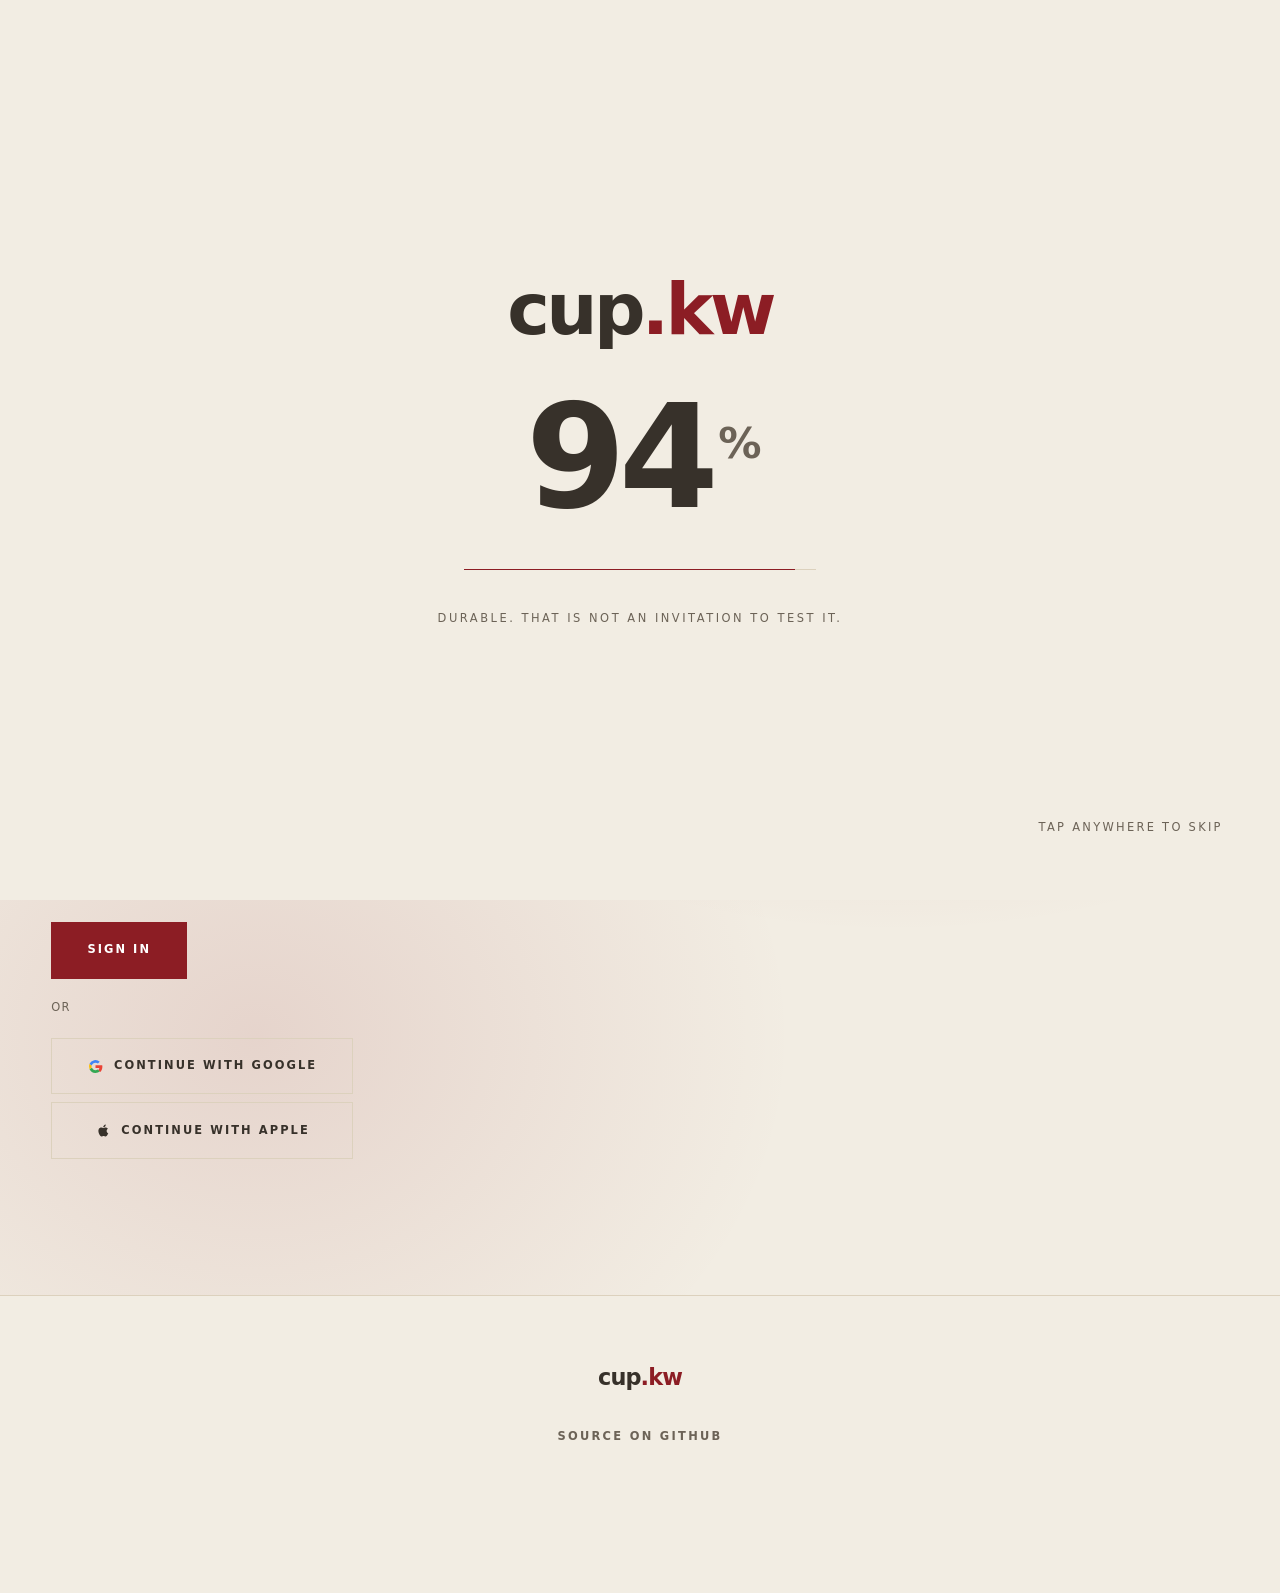
==== account.html @ c9bcf2c2 "a cart, an account, a checkout, and a cup with a page of its own Sixteen changes asked for in one go" ====
<!doctype html>
<html lang="en" dir="ltr" data-gated>
<head>
<meta charset="utf-8">
<meta name="viewport" content="width=device-width, initial-scale=1">
<title data-t-title="acct.title">My account — cup.kw</title>
<meta name="description" content="Your details and your orders.">
<link rel="icon" href="favicon.svg" type="image/svg+xml">
<link rel="stylesheet" href="assets/css/cup.css">
<link rel="stylesheet" href="assets/css/experience.css">
<style>
  /* Nothing member-shaped is in the DOM unhidden before the guard runs, so a
     signed-out visitor never sees a flash of somebody's account. */
  html[data-gated] [data-member] { display: none; }
  html[data-gated][data-signed-in] [data-member] { display: block; }
  html[data-gated][data-signed-in] [data-waiting] { display: none; }
</style>
</head>
<body>

<a class="skip" href="#main" data-t="nav.skip">Skip to content</a>

<header class="top">
  <button type="button" class="burger" data-burger>
    <span class="burger__bars" aria-hidden="true"><i></i><i></i><i></i></span>
    <span data-t="nav.menu">Menu</span>
  </button>
  <a class="mark" href="index.html">cup<b>.kw</b></a>
  <span class="top__end"></span>
</header>

<main id="main" class="frame glow">
  <div class="frame__in">

    <p data-waiting class="pending" data-t="res.checking">Checking your session…</p>

    <div data-member>
      <div class="stack" data-rise style="gap:1.6rem;width:100%">
        <p class="micro" data-t="nav.account">My account</p>
        <h1 class="display display--2" id="hello" data-t="acct.h1">Your account.</h1>

        <p class="notice" id="msg" hidden></p>

        <section class="acct">
          <h2 class="acct__h" data-t="acct.details">Your details</h2>
          <form id="acctform" novalidate>
            <div class="field">
              <label for="a-name" data-t="auth.fullname">Full name</label>
              <input id="a-name" name="full_name" type="text" autocomplete="name">
            </div>
            <div class="field">
              <label for="a-email" data-t="auth.email">Email</label>
              <input id="a-email" type="email" autocomplete="email" readonly>
            </div>
            <div class="field">
              <label for="a-phone" data-t="auth.phone">Phone number</label>
              <input id="a-phone" name="phone" type="tel" inputmode="tel" autocomplete="tel">
            </div>
            <div class="field">
              <label for="a-area" data-t="auth.area">Area</label>
              <input id="a-area" name="area" type="text" autocomplete="address-level2">
            </div>
            <button type="submit" class="btn" id="acctsave" data-t="acct.save">Save changes</button>
          </form>
        </section>

        <section class="acct">
          <h2 class="acct__h" data-t="acct.orders">Your orders</h2>
          <div data-orders></div>
        </section>
      </div>
    </div>

  </div>
</main>

<footer class="foot">
  <div class="foot__in">
    <p class="mark" style="font-size:1.4rem">cup<b>.kw</b></p>
    <p class="micro"><a href="https://github.com/Smart1po/cup-kw" rel="noopener" data-t="foot.source">Source on GitHub</a></p>
  </div>
</footer>

<script src="assets/js/content.js"></script>
<script src="assets/js/catalogue.js"></script>
<script src="assets/js/experience.js"></script>
<script src="assets/js/theme.js"></script>
<script src="assets/js/backend.js"></script>
<script src="assets/js/cup3d.js"></script>
<script src="assets/js/app.js"></script>
<script src="assets/js/cart.js"></script>
<script src="assets/js/nav.js"></script>
<script src="assets/js/ui.js"></script>
<script src="assets/js/chat.js"></script>
<script src="assets/js/account.js"></script>
</body>
</html>
---- assets/css/cup.css ----
/* cup.kw — the design system.

   Built the way a marque site is built: a dark tonal ground, one accent, two
   type registers and almost nothing else. Everything that used to be a band of
   prose is now a full-height frame with a label, a line and a way out.

   TWO TYPE REGISTERS, AND ONLY TWO
     · display — very large, very tight, for the one thing a frame is saying
     · micro   — small, uppercase, widely tracked, for labels, nav and buttons
   Body copy exists but is rationed. If a paragraph runs past three lines it is
   almost always two sentences that should have been one.

   THE ACCENT IS THE VISITOR'S
   --accent is chosen by the person reading, separately for day and night, and
   stored on the root element by theme.js. Everything tonal derives from it, so
   picking a colour re-tunes the whole page rather than recolouring a button. */

:root {
  /* Night is the default here — the product is a dark object and it sits
     better on a dark ground. Day is the override, not the base. */
  /* Sadu on Navy. Navy is the ground, off-white is what sits on it, camel
     bridges. Measured, not assumed: off-white on this navy is 13.07:1 and camel
     is 6.99:1, both clear of 4.5. The maroon of the Sadu band is 1.73:1 against
     it and is deliberately absent here — on navy the two collapse into one
     muddy mass, so the band carries its own off-white and camel selvedge and
     maroon only ever appears as an accent on the day ground, where it is
     7.57:1. */
  --bg:        #101A2E;
  --bg-2:      #16233D;
  --bg-3:      #1E2E4D;
  --fg:        #F2EAD8;
  /* Sandy rather than the cool blue-grey it was. Descriptive text sits on a
     navy ground all over this site, and #9FAAC0 read as a colder navy rather
     than as a second voice. 7.67:1 on the ground, and 1.89 against --fg, which
     is the same separation the old value had — so the hierarchy is unchanged
     and only the temperature moves. */
  --fg-dim:    #BCAA8E;
  --line:      #2C3E63;

  --accent:    #C9A87C;          /* replaced by theme.js from the visitor's pick */
  --accent-fg: #16233D;

  /* The accent set used for spec rules and fit verdicts. These have to be
     tokens rather than literals because the page has two grounds: every value
     below is measured against the night navy, and the same value on the day
     cream runs 1.78-2.03:1 — the off-white one is 1.00, i.e. invisible. The
     light overrides further down are the same hues taken dark enough to pass.
     Night, against #101A2E: 8.15 / 7.36 / 8.05 and 7.75 / 8.15 / 7.15 / 7.36 /
     5.62 / 14.50. */
  --v-fits:  #A9B69C;
  --v-tight: #D5A02E;
  --v-no:    #E0A0A4;
  /* One colour for the spec block, not six. Six cycling accents read as random
     rather than as a system. It wants to be the Sadu maroon, and on the day
     ground it is exactly that; on the night navy #8C1D24 is 1.92:1 and simply
     disappears, so night gets the same hue lifted until it reads — 5.53:1. */
  --rule-c: #D9737B;

  --face-display: ui-sans-serif, system-ui, -apple-system, "Segoe UI", Roboto,
                  "Helvetica Neue", Arial, sans-serif;
  --face-arabic:  "Segoe UI", "Dubai", "Geeza Pro", "Noto Naskh Arabic",
                  "Noto Sans Arabic", "Arabic Typesetting", system-ui, sans-serif;

  --micro:   clamp(.66rem, .62rem + .12vw, .76rem);
  --small:   clamp(.85rem, .82rem + .15vw, .95rem);
  --body:    clamp(1rem, .95rem + .2vw, 1.1rem);
  --lede:    clamp(1.1rem, 1rem + .5vw, 1.45rem);
  --display: clamp(2.6rem, 1.3rem + 5.6vw, 7rem);
  --display-2: clamp(1.9rem, 1.1rem + 3.4vw, 4rem);

  --bleed: clamp(1.15rem, 4vw, 3.5rem);
  --motion: 1;
}

/* Day. Warm paper rather than white, and ink rather than black — the contrast
   sits near 10:1, which is past AAA and does not glare. */
:root[data-scheme="light"] {
  --bg:        #F2EAD8;
  --bg-2:      #FBF6EA;
  --bg-3:      #E7DDC7;
  --fg:        #16233D;
  --fg-dim:    #5A6478;
  --line:      #DCCFB4;
  --accent-fg: #FFFFFF;

  /* Same hues, taken dark enough to carry on cream. Against #F2EAD8:
     7.88 / 5.78 / 7.57, and the Sadu maroon itself at 7.57. */
  --v-fits:  #3F4A2B;
  --v-tight: #7A5200;
  --v-no:    #8C1D24;
  --rule-c:  #8C1D24;
}

@media (prefers-color-scheme: light) {
  :root:not([data-scheme="dark"]):not([data-scheme="light"]) {
    --bg:        #F2EDE3;
    --bg-2:      #FAF6EE;
    --bg-3:      #E8E0D1;
    --fg:        #37312A;
    --fg-dim:    #6C6357;
    --line:      #DCD1BD;
    --accent-fg: #FFFFFF;
  }
}

*, *::before, *::after { box-sizing: border-box; }

html { -webkit-text-size-adjust: 100%; scroll-behavior: smooth; }
@media (prefers-reduced-motion: reduce) { html { scroll-behavior: auto; } }

body {
  margin: 0;
  background: var(--bg);
  color: var(--fg);
  font-family: var(--face-display);
  font-size: var(--body);
  line-height: 1.55;
  overflow-x: hidden;
}

html[lang="ar"] body { font-family: var(--face-arabic); line-height: 1.8; }

img { max-width: 100%; display: block; }

/* ---- the two registers ---- */

.micro {
  font-size: var(--micro);
  text-transform: uppercase;
  letter-spacing: .2em;
  font-weight: 600;
  color: var(--fg-dim);
  margin: 0;
}
/* Arabic has no case and tracking damages its joins, so the micro register
   becomes small-and-quiet rather than small-and-spaced. */
html[lang="ar"] .micro { text-transform: none; letter-spacing: 0; font-weight: 700; }

.display {
  font-size: var(--display);
  line-height: .95;
  letter-spacing: -.035em;
  margin: 0;
  text-wrap: balance;
}
.display--2 { font-size: var(--display-2); line-height: 1.02; }
html[lang="ar"] .display { line-height: 1.25; letter-spacing: 0; }
html[lang="ar"] .display--2 { line-height: 1.3; }

.lede { font-size: var(--lede); color: var(--fg-dim); margin: 0; max-inline-size: 30ch; line-height: 1.4; }
.note { font-size: var(--small); color: var(--fg-dim); margin: 0; max-inline-size: 46ch; }

h1, h2, h3 { margin: 0; font-weight: 700; }
p { margin: 0; }

a { color: inherit; }

:focus-visible {
  outline: 2px solid var(--accent);
  outline-offset: 3px;
  border-radius: 2px;
}

.wrap { inline-size: min(100% - (var(--bleed) * 2), 82rem); margin-inline: auto; }
.sr { position: absolute; inline-size: 1px; block-size: 1px; overflow: hidden; clip-path: inset(50%); white-space: nowrap; }

.skip {
  position: fixed; inset-block-start: -100vh; inset-inline-start: 0; z-index: 200;
  background: var(--accent); color: var(--accent-fg); padding: .8rem 1.2rem;
  font-size: var(--micro); text-transform: uppercase; letter-spacing: .2em;
}
.skip:focus { inset-block-start: 0; }

/* ---- buttons ----
   Two only: a solid one for the single action a frame wants, and a ghost for
   everything else. */

.btn {
  display: inline-flex; align-items: center; justify-content: center; gap: .7rem;
  font: inherit; font-size: var(--micro); font-weight: 700;
  text-transform: uppercase; letter-spacing: .18em;
  padding: 1.15rem 2.2rem; min-block-size: 52px;
  background: var(--accent); color: var(--accent-fg);
  border: 1px solid var(--accent); border-radius: 0;
  text-decoration: none; cursor: pointer;
  transition: background calc(.25s * var(--motion)) ease, color calc(.25s * var(--motion)) ease;
}
html[lang="ar"] .btn { text-transform: none; letter-spacing: 0; }
.btn:hover { background: transparent; color: var(--accent); }

.btn--ghost { background: transparent; color: var(--fg); border-color: var(--line); }
.btn--ghost:hover { background: transparent; border-color: var(--accent); color: var(--accent); }
.btn[aria-disabled="true"] { opacity: .4; pointer-events: none; }

/* An arrow that leans into the reading direction without needing a second icon. */
.btn .arrow { display: inline-block; transition: transform calc(.25s * var(--motion)) ease; }
html[dir="rtl"] .btn .arrow { transform: scaleX(-1); }
.btn:hover .arrow { transform: translateX(4px); }
html[dir="rtl"] .btn:hover .arrow { transform: scaleX(-1) translateX(4px); }

/* ---- header ----
   A hamburger, a wordmark, one action. No horizontal nav: the menu is a frame
   of its own, and it can afford to be. */

.top {
  position: fixed; inset-block-start: 0; inset-inline: 0; z-index: 90;
  display: grid; grid-template-columns: 1fr auto 1fr; align-items: center;
  padding: 1.1rem var(--bleed);
  transition: background calc(.3s * var(--motion)) ease;
}
.top.is-stuck { background: color-mix(in srgb, var(--bg) 86%, transparent); backdrop-filter: blur(14px); }

/* Placement belongs to the header's three-column grid, not to the mark itself.
   .stack is also a grid, so a bare grid-column: 2 on .mark put the footer's
   wordmark into an implicit second column and pushed it off centre. */
.top .mark { grid-column: 2; justify-self: center; }
.mark {
  font-weight: 700; font-size: 1.15rem; letter-spacing: -.04em;
  text-decoration: none; color: var(--fg);
  direction: ltr; unicode-bidi: isolate;
}
.mark b { color: var(--accent); }

.top__end { grid-column: 3; justify-self: end; display: flex; gap: .5rem; align-items: center; }

/* 40px minimum on the header controls too. The burger was 31px tall and the
   wordmark 29 — both under any touch-target guideline, and the wordmark is the
   way back to the home page from every other screen. */
.burger, .top .mark { min-block-size: 40px; display: inline-flex; align-items: center; }
.burger {
  grid-column: 1; justify-self: start;
  display: inline-flex; align-items: center; gap: .7rem;
  background: none; border: 0; padding: .4rem; cursor: pointer; color: var(--fg);
  font: inherit; font-size: var(--micro); text-transform: uppercase; letter-spacing: .2em; font-weight: 600;
}
html[lang="ar"] .burger { text-transform: none; letter-spacing: 0; }
.burger__bars { inline-size: 22px; display: grid; gap: 5px; }
.burger__bars i { display: block; block-size: 1.5px; background: currentColor; transition: transform calc(.3s * var(--motion)) ease, opacity calc(.2s * var(--motion)) ease; }
[aria-expanded="true"] .burger__bars i:nth-child(1) { transform: translateY(6.5px) rotate(45deg); }
[aria-expanded="true"] .burger__bars i:nth-child(2) { opacity: 0; }
[aria-expanded="true"] .burger__bars i:nth-child(3) { transform: translateY(-6.5px) rotate(-45deg); }

.iconbtn {
  inline-size: 40px; block-size: 40px; display: grid; place-items: center;
  background: none; border: 1px solid transparent; color: var(--fg);
  cursor: pointer; padding: 0; border-radius: 50%;
}
.iconbtn:hover { border-color: var(--line); }

/* ---- frames ----
   The unit of this site. One idea, one label, plenty of air. */

.frame {
  position: relative;
  min-block-size: 100svh;
  display: grid; align-content: center;
  /* The bottom padding clears the dock. A full-height frame centres its content
     in the viewport, so on a short screen the last thing in it — on the
     engraving page, the save button — landed underneath the fixed bar and could
     not be clicked at all. body's padding only protects the end of the
     document, not content centred inside a 100svh frame. */
  padding: 7rem var(--bleed) 8.5rem;
  overflow: hidden;
}
.frame--auto { min-block-size: 0; padding-block: clamp(4rem, 12vw, 8rem); }
.frame__in { inline-size: min(100%, 82rem); margin-inline: auto; width: 100%; }

/* A hairline index down the side, the way a printed spread numbers its pages. */
.frame__no {
  position: absolute; inset-block-start: 6.5rem; inset-inline-start: var(--bleed);
  font-size: var(--micro); letter-spacing: .2em; color: var(--fg-dim);
  font-variant-numeric: tabular-nums; direction: ltr;
}

.split { display: grid; gap: clamp(2rem, 6vw, 5rem); align-items: center; }
@media (min-width: 60rem) { .split { grid-template-columns: 1fr 1fr; } }
@media (min-width: 60rem) { .split--wide { grid-template-columns: .9fr 1.1fr; } }

.stack { display: grid; gap: 1.6rem; justify-items: start; }
html[dir="rtl"] .stack { justify-items: start; }

/* ---- the tonal ground ----
   Derived from the accent, so choosing a colour re-tunes the page instead of
   repainting one button. */
.glow::before {
  content: ""; position: absolute; inset: 0; z-index: -1; pointer-events: none;
  background:
    radial-gradient(80% 60% at 70% 30%, color-mix(in srgb, var(--accent) 22%, transparent), transparent 70%),
    radial-gradient(60% 50% at 20% 80%, color-mix(in srgb, var(--accent) 12%, transparent), transparent 70%);
}

/* ---- rules and lists ---- */

.rule { block-size: 1px; background: var(--line); border: 0; margin: 0; }

/* Six short facts do not need the full 82rem of the frame. Stretched edge to
   edge they read as a sparse table with a lot of nothing in the middle; set in
   columns with the label over the value they read as a spec block, and the
   section stops claiming a whole screen for six numbers. auto-fit means the
   column count follows the width with no breakpoints of its own. */
.facts {
  list-style: none; padding: 0; margin: 0;
  display: grid; gap: 0 2.5rem;
  grid-template-columns: repeat(auto-fit, minmax(16rem, 1fr));
  max-inline-size: 62rem; margin-inline: auto;
  text-align: center; justify-items: center;
}
/* One rule colour across the whole block — the Sadu maroon, which is the site's
   own red rather than a decorative accent. */
.facts li {
  display: grid; gap: .4rem; align-content: start; justify-items: center;
  padding-block: 1.1rem; border-block-start: 2px solid var(--rule-c);
  inline-size: 100%;
}
.facts dt, .facts .k { font-size: var(--micro); text-transform: uppercase; letter-spacing: .2em; color: var(--fg-dim); }
html[lang="ar"] .facts .k { text-transform: none; letter-spacing: 0; }
/* The number is the point of the row, so it is set at display weight and takes
   its row's colour rather than sitting in body text. */
.facts .v {
  font-size: clamp(1.5rem, 1.1rem + 1.4vw, 2.4rem);
  font-weight: 600; line-height: 1.05; letter-spacing: -.01em;
  color: var(--rule-c);
  font-variant-numeric: tabular-nums;
}

/* ---- the honest empty state ----
   Kept, because it is the most important component on the site. Quieter now,
   but never a spinner and never a blank. */
.pending {
  border: 1px solid var(--line); border-inline-start: 2px solid var(--accent);
  padding: 1.1rem 1.3rem; color: var(--fg-dim);
  font-size: var(--small); max-inline-size: 52ch;
}

/* ---- forms ---- */

.field { display: grid; gap: .5rem; margin-block-end: 1.4rem; max-inline-size: 30rem; }
.field label, .field legend { font-size: var(--micro); text-transform: uppercase; letter-spacing: .2em; color: var(--fg-dim); padding: 0; }
html[lang="ar"] .field label, html[lang="ar"] .field legend { text-transform: none; letter-spacing: 0; }
.field input, .field select, .field textarea {
  font: inherit; font-size: var(--body);
  padding: .95rem 0; min-block-size: 52px; inline-size: 100%;
  background: transparent; color: var(--fg);
  border: 0; border-block-end: 1px solid var(--line); border-radius: 0;
}
.field input:focus { outline: none; border-block-end-color: var(--accent); }
.field .hint { font-size: var(--small); color: var(--fg-dim); }
fieldset.field { border: 0; margin-inline: 0; padding: 0; }

.notice {
  border-inline-start: 2px solid var(--accent); padding: .9rem 1.1rem;
  background: var(--bg-2); font-size: var(--small); margin-block-end: 1.2rem;
  max-inline-size: 34rem;
}
.notice[hidden] { display: none; }

/* ---- footer ---- */

.foot { padding: 4rem var(--bleed) 3rem; border-block-start: 1px solid var(--line); }
/* The mark closes the page, so it sits in the middle at every width rather than
   being pushed into a corner by a two-column footer. */
.foot__in {
  display: grid; gap: 1.4rem; inline-size: min(100%, 82rem); margin-inline: auto;
  justify-items: center; text-align: center;
}
.foot__in .stack { justify-items: center; }
/* The footer links were 12px tall — the contact handles and the source link,
   which are the only outbound routes on the page. Padded to a real target
   without changing how they look. */
.foot a {
  color: var(--fg-dim); text-decoration: none;
  display: inline-flex; align-items: center; min-block-size: 40px;
}
.foot a:hover { color: var(--accent); }

/* ---- motion ----
   One gate, and it is the operating system's. There was a switch here too and
   it is gone: somebody who has asked their machine for less movement has asked
   every site at once, and should not have to ask this one again. Nothing here
   is ever the only reason content exists. */
@media (prefers-reduced-motion: reduce) { :root { --motion: 0; } }

/* Frames rise as they arrive. The class is added by script only when motion is
   wanted, so with it off the markup is simply never given anything to undo. */
.rise { opacity: 0; transform: translateY(24px); transition: opacity .7s ease, transform .7s ease; }
.rise.is-in { opacity: 1; transform: none; }
@media (prefers-reduced-motion: reduce) { .rise { opacity: 1; transform: none; transition: none; } }
---- assets/css/experience.css ----
/* The experience layer: the entrance, the menu, the colour picker, the cup,
   the frames of photography, and the assistant.

   Additive. None of it mounts without JavaScript, and the pages underneath
   stay complete. Load after cup.css. */

/* =========================================================================
   THE ENTRANCE
   A count to one hundred and a curtain. It runs on arrival and on every
   refresh, because that is what was asked for — but it is capped, skippable
   on any key or tap, and removed entirely when reduced motion is on.
   ========================================================================= */

.intro {
  position: fixed; inset: 0; z-index: 300;
  background: var(--bg);
  display: grid; place-items: center;
  transition: clip-path 1s cubic-bezier(.7, 0, .2, 1), opacity .4s ease .6s;
  clip-path: inset(0 0 0 0);
  /* The curtain is theatre in front of a finished page, so it must not eat the
     clicks meant for that page. It used to: for the ~2.2s it was up, the first
     click anywhere landed on the curtain and was spent dismissing it. On the
     home page nobody noticed, because everything worth clicking is below the
     fold and the curtain is long gone by the time you scroll. On the engraving
     screen the controls are in the first viewport, so the first click on them
     did nothing at all and the control looked broken.

     intro.js dismisses on a window-level pointerdown, which still fires with
     pointer-events off here, so the curtain lifts AND the click reaches what it
     was aimed at. Only the skip button needs to be hittable itself. */
  pointer-events: none;
}
.intro__skip { min-block-size: 44px; display: inline-flex; align-items: center; pointer-events: auto; }
.intro.is-out {
  /* The curtain lifts rather than fading — the page is already behind it. */
  clip-path: inset(0 0 100% 0);
  pointer-events: none;
}

.intro__in { display: grid; justify-items: center; gap: 2.5rem; text-align: center; padding: var(--bleed); }

.intro__mark {
  font-size: clamp(2rem, 8vw, 4.5rem); font-weight: 700; letter-spacing: -.05em;
  direction: ltr; line-height: 1;
}
.intro__mark b { color: var(--accent); }

/* The count. Tabular so the digits do not jitter as they climb. */
.intro__count {
  font-size: clamp(3.5rem, 16vw, 9rem); font-weight: 700;
  font-variant-numeric: tabular-nums; letter-spacing: -.05em;
  line-height: 1; color: var(--fg); direction: ltr;
}
.intro__count sup { font-size: .3em; vertical-align: super; color: var(--fg-dim); margin-inline-start: .15em; }

.intro__bar { inline-size: min(70vw, 22rem); block-size: 1px; background: var(--line); position: relative; }
.intro__bar i { position: absolute; inset-block: 0; inset-inline-start: 0; inline-size: 0%; background: var(--accent); display: block; }

.intro__line { font-size: var(--micro); text-transform: uppercase; letter-spacing: .22em; color: var(--fg-dim); min-block-size: 1.2em; }
html[lang="ar"] .intro__line { text-transform: none; letter-spacing: 0; }

.intro__skip {
  position: absolute; inset-block-end: var(--bleed); inset-inline-end: var(--bleed);
  font-size: var(--micro); letter-spacing: .2em; text-transform: uppercase;
  color: var(--fg-dim); background: none; border: 0; cursor: pointer; font-family: inherit;
}
html[lang="ar"] .intro__skip { text-transform: none; letter-spacing: 0; }

/* =========================================================================
   THE MENU
   Full frame, six words, one column. Not a nav bar.
   ========================================================================= */

.menu {
  position: fixed; inset: 0; z-index: 95;
  background: var(--bg);
  display: grid; align-content: center;
  padding: 6rem var(--bleed) var(--bleed);
  clip-path: inset(0 0 100% 0);
  transition: clip-path .7s cubic-bezier(.7, 0, .2, 1);
  overflow-y: auto;
}
.menu.is-open { clip-path: inset(0 0 0 0); }
.menu[hidden] { display: none; }

.menu__list { list-style: none; margin: 0; padding: 0; display: grid; gap: .1rem; inline-size: min(100%, 82rem); margin-inline: auto; }
.menu__list li { border-block-end: 1px solid var(--line); }
/* Bigger than it was, and reading as one word each. These are the five places
   on the site; at 2rem on a phone they were a list, and a list is something you
   scan past. At this size each one is a target you aim at. */
.menu__link {
  display: flex; align-items: baseline; gap: 1.5rem; inline-size: 100%;
  padding-block: clamp(1rem, 2.8vw, 1.7rem);
  text-decoration: none; color: var(--fg); text-align: start;
  font-family: inherit; background: none; border: 0; cursor: pointer;
  font-size: clamp(2.6rem, 9vw, 5.6rem); font-weight: 700; letter-spacing: -.035em; line-height: 1;
  transition: color calc(.25s * var(--motion)) ease, padding-inline-start calc(.25s * var(--motion)) ease;
}
.menu__link:focus-visible { outline: 2px solid var(--accent); outline-offset: 4px; }

/* A way out that is not a way somewhere else. Top corner, opposite the burger
   that opened it, and the size of a comfortable tap. Escape has always closed
   this, but Escape is not discoverable and is not on a phone at all. */
.menu__x {
  position: absolute; inset-block-start: 1.1rem; inset-inline-end: var(--bleed);
  inline-size: 46px; block-size: 46px; border-radius: 999px;
  border: 1px solid var(--line); background: none; color: var(--fg);
  font-size: 1.15rem; line-height: 1; cursor: pointer;
  display: grid; place-items: center;
  transition: color calc(.15s * var(--motion)) ease, border-color calc(.15s * var(--motion)) ease;
}
.menu__x:hover { color: var(--accent); border-color: var(--accent); }
.menu__x:focus-visible { outline: 2px solid var(--accent); outline-offset: 2px; }
html[lang="ar"] .menu__link { letter-spacing: 0; }
.menu__link:hover { color: var(--accent); padding-inline-start: 1rem; }
.menu__link .n { flex: none; font-size: var(--micro); letter-spacing: .2em; color: var(--fg-dim); font-weight: 600; direction: ltr; }
.menu__foot { inline-size: min(100%, 82rem); margin-inline: auto; margin-block-start: 2.5rem; display: flex; gap: 1.5rem; flex-wrap: wrap; }

/* =========================================================================
   THE COLOUR PICKER
   The visitor's accent, kept separately for day and night, because a colour
   that sings on cream is often illegible on charcoal.
   ========================================================================= */

.picker { display: grid; gap: 1rem; }
.picker__row { display: flex; gap: .55rem; flex-wrap: wrap; align-items: center; }
.picker__dot {
  inline-size: 30px; block-size: 30px; border-radius: 50%; padding: 0;
  border: 1px solid color-mix(in srgb, var(--fg) 25%, transparent);
  background: var(--c); cursor: pointer; position: relative;
}
.picker__dot[aria-pressed="true"] { box-shadow: 0 0 0 2px var(--bg), 0 0 0 4px var(--fg); }
.picker__dot:focus-visible { outline: 2px solid var(--fg); outline-offset: 3px; }

/* =========================================================================
   THE CUP
   ========================================================================= */

.c3d {
  --cup-body: #16233D;
  --cup-ink: #F4EEE3;
  display: block; inline-size: 100%;
  perspective: 1500px;
  perspective-origin: 50% 45%;
  touch-action: pan-y;
  cursor: grab;
  position: relative;
  user-select: none; -webkit-user-select: none;
  /* The cup is a physical object and does not mirror in Arabic — a lid is on
     the same side in every language. Forcing LTR inside makes every logical
     property resolve identically in both directions. */
  direction: ltr;
}
.c3d.is-dragging { cursor: grabbing; }
.c3d:focus-visible { outline: 2px solid var(--accent); outline-offset: 8px; }

.c3d__scene { position: relative; block-size: var(--scene-h, 420px); inline-size: 100%; z-index: 0; }
.c3d__obj {
  position: absolute; left: 50%; inset-block-start: 0; inline-size: 0; block-size: 0;
  transform-style: preserve-3d; will-change: transform; z-index: 1;
}
.c3d__group { position: absolute; left: 0; inline-size: 0; block-size: 0; transform-style: preserve-3d; }

/* Matte anodised steel: a soft vertical sheen over the body colour, no specular
   highlight. A shiny cup would read as plastic, and the real thing is powder
   matte — in the photographs the surface has no hot spot anywhere on it.

   The tonal ramp only: a matte cylinder catches a broad soft band about a sixth
   down and falls away steadily to the foot, so the light stops sit close
   together at the top and spread out below. A fine vertical grain was tried
   here for the anodised texture and had to come out — at a 3px repeat against
   a ~17px panel it striped the whole cup. No blend modes and no filters either;
   an earlier version put one in and locked the renderer up. */
.c3d__panel {
  position: absolute; inset-block-start: 0; left: 0;
  background:
    linear-gradient(to bottom,
      rgba(255,255,255,.11) 0%,
      rgba(255,255,255,.06) 12%,
      rgba(255,255,255,.02) 30%,
      rgba(0,0,0,.03) 56%,
      rgba(0,0,0,.09) 80%,
      rgba(0,0,0,.17) 100%),
    var(--cup-body);
  backface-visibility: hidden;
}
.c3d__disc { position: absolute; left: 50%; border-radius: 50%; background: var(--cup-body); backface-visibility: hidden; }

.c3d__lid .c3d__panel { background: linear-gradient(to bottom, rgba(255,255,255,.06), rgba(0,0,0,.10)), color-mix(in srgb, var(--cup-body) 92%, #000); }
.c3d__lidtop {
  background:
    radial-gradient(ellipse at 38% 30%, rgba(255,255,255,.16), transparent 62%),
    radial-gradient(ellipse at 62% 82%, rgba(0,0,0,.22), transparent 58%),
    color-mix(in srgb, var(--cup-body) 86%, #000);
  box-shadow:
    inset 0 0 0 3px color-mix(in srgb, var(--cup-body) 74%, #000),
    inset 0 2px 6px rgba(255,255,255,.06);
}
.c3d__hole { background: color-mix(in srgb, var(--cup-body) 62%, #000); box-shadow: inset 0 0 7px rgba(0,0,0,.6); }
.c3d__straw .c3d__panel { background: color-mix(in srgb, var(--cup-body) 84%, #000); }
.c3d__strawtop { background: color-mix(in srgb, var(--cup-body) 50%, #000); }
/* The base is the rubber foot in the photographs, not a shadow: near-black,
   very slightly domed, with a rim catching a little light. */
.c3d__base {
  background: radial-gradient(circle at 50% 42%, #24242A, #131317 72%);
  box-shadow: inset 0 0 0 2px rgba(255,255,255,.06), inset 0 -3px 7px rgba(0,0,0,.55);
}

/* The Sadu band, built to the palette in the reference: maroon ground, off-white
   motif, camel bridging, black as hairline only.

   The rule that matters is that maroon never touches the cup body. Against the
   navy the two are 1.7:1 and collapse into one muddy mass, so the selvedge goes
   off-white first, then camel, and the black hairline sits on the light ground
   where it reads as a line rather than disappearing. Inset shadows paint first
   one on top, so they are listed outermost first. */
/* Rounded edges, top and bottom. The body is a ring of flat panels, so a curve
   is real geometry, not a corner radius.

   A radius on each panel was the first attempt and it scalloped: at roughly
   17px per panel a 6px corner turns the rim into a row of notches. So the curve
   is a short chamfer ring at the foot, built in cup3d.js, and these shadows only
   deepen where it turns under. */
.c3d__body .c3d__panel {
  box-shadow:
    inset 0 -11px 13px -9px rgba(0,0,0,.5),
    inset 0 6px 8px -7px rgba(0,0,0,.28);
}
.c3d__lid .c3d__panel { box-shadow: inset 0 8px 10px -8px rgba(0,0,0,.3); }

/* The chamfer at the foot: the last centimetre of body, drawn as its own ring
   pulled in to 86% so the silhouette curves into the base instead of stopping
   on a hard right angle. */
.c3d__foot .c3d__panel {
  box-shadow: inset 0 -8px 10px -6px rgba(0,0,0,.6);
}

/* Hidden by default and revealed by the class.

   display, not opacity. The band is a ring of panels inside a preserve-3d
   subtree, and opacity on such an element is where engines disagree — it forces
   flattening, and whether the group is actually painted at 0 varies. Chrome
   removed the class and still reported the band at opacity 1. display: none
   takes the element out entirely and means the same thing everywhere. The cost
   is the quarter-second fade, which is worth losing to have the control work. */
.c3d__band { display: none; }
.c3d.has-band .c3d__band { display: block; }



.c3d__band .c3d__panel {
  background-color: #8C1D24;
  background-image:
    repeating-linear-gradient(45deg, transparent 0 6px, #F2EAD8 6px 7.5px),
    repeating-linear-gradient(-45deg, transparent 0 6px, #F2EAD8 6px 7.5px);
  box-shadow:
    inset 0 3px 0 #F2EAD8, inset 0 -3px 0 #F2EAD8,
    inset 0 5px 0 #C9A87C, inset 0 -5px 0 #C9A87C,
    inset 0 6px 0 #1A1A1A, inset 0 -6px 0 #1A1A1A;
}

.c3d__handle {
  position: absolute; left: 0; inline-size: 26px;
  border: 5px solid color-mix(in srgb, var(--cup-body) 86%, #000);
  border-inline-start: 0;
  border-start-end-radius: 26px; border-end-end-radius: 26px;
  background: transparent; backface-visibility: hidden;
  opacity: 0; transition: opacity calc(.25s * var(--motion)) ease;
}
.c3d.has-handle .c3d__handle { opacity: 1; }

/* No margin offset: cup3d.js centres these with translateX(-50%) already, and
   doing it twice pushes the printing off the side of the cup. */
.c3d__decal {
  position: absolute; left: 50%; inline-size: 86px;
  display: grid; justify-items: center; gap: 6px;
  color: var(--cup-ink); font-family: var(--face-display);
  backface-visibility: hidden; pointer-events: none;
}
.c3d__logo { border: 1.5px solid currentColor; padding: 3px 10px; font-size: 12px; font-weight: 600; letter-spacing: .1em; }
.c3d__blueprint {
  inline-size: 46px; block-size: 78px; opacity: .8;
  background-image: radial-gradient(currentColor .9px, transparent 1px);
  background-size: 6px 6px;
}
.c3d__word { font-size: 9px; letter-spacing: .16em; opacity: .9; }
.c3d__eng {
  min-block-size: 18px; font-weight: 600; text-align: center; inline-size: 86px;
  white-space: nowrap; overflow: hidden;
  border-block-start: 1px solid currentColor; padding-block-start: 5px; opacity: .95;
}
.c3d__eng:empty { border-block-start: 0; }

/* The face. Fixed colours, because they must read as eyes on all fourteen
   collection colours, cream through matte black. */
.c3d__face {
  position: absolute; left: 50%; inline-size: 78px;
  display: flex; justify-content: center; gap: 14px;
  backface-visibility: hidden; pointer-events: none;
  opacity: 0; transition: opacity calc(.3s * var(--motion)) ease;
  --look-x: 0; --look-y: 0;
}
.c3d[data-face] .c3d__face { opacity: 1; }
/* A face and a technical texture on the same panel compete. The face wins. */
.c3d[data-face] .c3d__blueprint { opacity: 0; }

/* The face and the band do not share the cup: a band on means this is the
   Limited Edition, which is a product shot rather than a character. Written
   with both classes so it out-specifies .c3d[data-face] .c3d__face above, which
   is the same weight and would otherwise win on order alone. */
.c3d.has-band[data-face] .c3d__face { opacity: 0; }
.c3d.has-band .c3d__blueprint { opacity: 0; }

.c3d__eye {
  inline-size: 16px; block-size: 18px; border-radius: 50%;
  background: #F6F1E7; position: relative; flex: none;
  box-shadow: 0 1px 2px rgba(0,0,0,.35);
  transition: block-size calc(.18s * var(--motion)) ease;
}
.c3d__pupil {
  position: absolute; inline-size: 7px; block-size: 7px; border-radius: 50%;
  background: #201C18; inset-block-start: 50%; inset-inline-start: 50%;
  transform: translate(calc(-50% + (var(--look-x) * 4px)), calc(-50% + (var(--look-y) * 3px)));
  transition: transform calc(.2s * var(--motion)) ease;
}
.c3d[data-face="idle"] .c3d__eye { animation: blink 5s infinite; }
@media (prefers-reduced-motion: reduce) { .c3d__eye { animation: none !important; } }
@keyframes blink { 0%, 92%, 100% { block-size: 18px; } 95%, 97% { block-size: 3px; } }
.c3d[data-face="heat"] .c3d__eye { block-size: 7px; }
.c3d[data-face="cold"] .c3d__eye { block-size: 20px; }
.c3d[data-face="car"] .c3d__face { --look-x: .9; }
.c3d[data-face="bag"] .c3d__eye { block-size: 3px; border-radius: 3px; }
.c3d[data-face="bag"] .c3d__pupil { opacity: 0; }
.c3d[data-face="held"] .c3d__eye, .c3d[data-face="proud"] .c3d__eye {
  block-size: 9px; background: transparent; box-shadow: none;
  border-block-start: 2.5px solid #F6F1E7; border-radius: 50% 50% 0 0;
}
.c3d[data-face="held"] .c3d__pupil, .c3d[data-face="proud"] .c3d__pupil { opacity: 0; }

/* Fixed lighting, scaled about the same origin the model scales about — get
   that origin wrong and zooming slides the light off the cup. */
.c3d__shade {
  position: absolute; z-index: 4; pointer-events: none; left: 50%;
  inline-size: calc(var(--cup-r) * 2 + 6px);
  margin-left: calc((var(--cup-r) * -1) - 3px);
  inset-block-start: var(--lid-top);
  block-size: calc(var(--body-top) + var(--body-h) - var(--lid-top));
  background: linear-gradient(90deg,
    rgba(0,0,0,.44) 0%, rgba(0,0,0,.20) 12%, rgba(0,0,0,.01) 30%,
    rgba(255,255,255,.14) 40%, rgba(255,255,255,.03) 50%,
    rgba(0,0,0,.06) 66%, rgba(0,0,0,.26) 86%, rgba(0,0,0,.46) 100%);
  transform: scale(var(--zoom, 1));
  transform-origin: calc(var(--cup-r) + 3px) calc(var(--lid-top) * -1);
  /* Full width down the lid, then narrowing with the body, so the overlay
     stops at the cup instead of hanging in the air beside the base. */
  clip-path: polygon(
    0 0,
    100% 0,
    100% var(--shade-body, 0%),
    calc(100% - var(--shade-inset, 0%)) 100%,
    var(--shade-inset, 0%) 100%,
    0 var(--shade-body, 0%));
}
.c3d__shadow {
  position: absolute; z-index: 0; pointer-events: none; left: 50%;
  inline-size: calc(var(--cup-r) * 3.4); margin-left: calc(var(--cup-r) * -1.7);
  inset-block-start: calc(var(--body-top) + var(--body-h) - 12px);
  block-size: 34px;
  background: radial-gradient(ellipse at 50% 50%, rgba(0,0,0,.42), rgba(0,0,0,0) 70%);
  transform: scale(var(--zoom, 1));
  transform-origin: calc(var(--cup-r) * 1.7) calc((var(--body-top) + var(--body-h) - 12px) * -1);
}

.c3d__zoombar {
  position: absolute; z-index: 6; inset-block-end: 0; left: 50%; transform: translateX(-50%);
  display: flex; gap: .3rem; opacity: .35;
  transition: opacity calc(.2s * var(--motion)) ease;
}
.c3d:hover .c3d__zoombar, .c3d:focus-within .c3d__zoombar { opacity: 1; }
.c3d__zoombtn {
  inline-size: 34px; block-size: 34px; border-radius: 50%;
  border: 1px solid var(--line); background: var(--bg-2); color: var(--fg);
  font: inherit; font-size: .95rem; line-height: 1; cursor: pointer; padding: 0;
  display: grid; place-items: center;
}
.c3d__zoombtn:hover { border-color: var(--accent); color: var(--accent); }

/* =========================================================================
   THE COLLECTION
   ========================================================================= */

.palette { display: flex; gap: .6rem; flex-wrap: wrap; padding: 0; margin: 0; border: 0; }
.palette .swatch { position: relative; }
.palette .swatch input { position: absolute; opacity: 0; inline-size: 100%; block-size: 100%; margin: 0; cursor: pointer; }
.palette .swatch span {
  display: grid; place-items: center; cursor: pointer;
  inline-size: 42px; block-size: 42px; border-radius: 50%;
  background: var(--sw); border: 1px solid rgba(0,0,0,.25);
  box-shadow: inset -5px -6px 12px rgba(0,0,0,.32), inset 4px 5px 10px rgba(255,255,255,.14);
  font-size: 0;
  transition: transform calc(.2s * var(--motion)) ease;
}
.palette .swatch span:hover { transform: scale(1.1); }
.palette .swatch input:checked + span { box-shadow: inset -5px -6px 12px rgba(0,0,0,.32), 0 0 0 2px var(--bg), 0 0 0 4px var(--fg); }
.palette .swatch input:focus-visible + span { outline: 2px solid var(--accent); outline-offset: 4px; }
/* The name is announced, not printed — fourteen labels in a row is a wall. */
.palette .swatch span::after { content: attr(data-name); position: absolute; inline-size: 1px; block-size: 1px; overflow: hidden; clip-path: inset(50%); }

/* ---- the collection as a rail ----
   Fourteen swatches wrapped into three rows push the cup they are meant to be
   recolouring off the screen. In one line you push through, the cup stays put
   and the colours stay next to it. fit-content keeps the row centred while it
   fits and lets it go full-width and scroll once it does not, so there is no
   breakpoint to maintain. Snap points mean a flick lands on a colour rather
   than between two. */
.palette--rail {
  flex-wrap: nowrap;
  overflow-x: auto;
  overscroll-behavior-inline: contain;
  scroll-snap-type: inline proximity;
  inline-size: fit-content;
  max-inline-size: 100%;
  margin-inline: auto;
  padding-block: .45rem;
  /* The row reports ~21px of overflow it does not visually have, which on any
     platform with persistent scrollbars would park a permanent bar under the
     swatches. The affordance is the half-swatch cut off at the edge, so the bar
     is hidden rather than left there looking broken. */
  scrollbar-width: none;
}
.palette--rail::-webkit-scrollbar { display: none; }
.palette--rail .swatch { flex: 0 0 auto; scroll-snap-align: start; }
/* The hover lift is clipped by the scroll container, so give it room. */
.palette--rail .swatch span { margin-block: 3px; }

.swatchname { font-size: var(--micro); letter-spacing: .2em; text-transform: uppercase; color: var(--fg-dim); min-block-size: 1.2em; }
html[lang="ar"] .swatchname { text-transform: none; letter-spacing: 0; }

.scripttoggle { display: flex; gap: 0; border: 1px solid var(--line); inline-size: fit-content; }
/* position: relative is load-bearing, not tidiness. The input below is absolute
   at 100% x 100%, and without a positioned parent it sizes against the page
   instead of its label: it measured 1440x892 on a 1440-wide screen, an
   invisible sheet over the whole engraving screen. Being positioned, it won the
   hit test against every plain element under it, so clicking the Sadu toggle —
   or anywhere else that was not itself positioned — selected a script radio
   instead of doing what it looked like it would do. .palette .swatch has always
   had this; .scripttoggle .swatch was missing it. */
.scripttoggle .swatch { position: relative; }
.scripttoggle .swatch input { position: absolute; inset: 0; opacity: 0; inline-size: 100%; block-size: 100%; margin: 0; cursor: pointer; }
.scripttoggle .swatch span {
  display: block; padding: .8rem 1.6rem; cursor: pointer;
  font-size: var(--micro); text-transform: uppercase; letter-spacing: .18em; font-weight: 600;
}
html[lang="ar"] .scripttoggle .swatch span { text-transform: none; letter-spacing: 0; }
.scripttoggle .swatch input:checked + span { background: var(--accent); color: var(--accent-fg); }

.counter { font-variant-numeric: tabular-nums; font-weight: 700; color: var(--fg); }
.counter[data-state="over"] { color: #E8A972; }

/* =========================================================================
   PHOTOGRAPHY
   ========================================================================= */

.gallery { display: grid; gap: .6rem; grid-template-columns: repeat(auto-fit, minmax(180px, 1fr)); }
.shot { margin: 0; position: relative; overflow: hidden; }
.shot img { inline-size: 100%; aspect-ratio: 3 / 4; object-fit: cover; transition: transform calc(.8s * var(--motion)) ease; }
.shot:hover img { transform: scale(1.04); }
.shot figcaption {
  position: absolute; inset-block-end: 0; inset-inline: 0; padding: 1rem;
  font-size: var(--micro); letter-spacing: .12em; text-transform: uppercase; color: #F4EEE3;
  background: linear-gradient(to top, rgba(0,0,0,.75), transparent);
}
html[lang="ar"] .shot figcaption { text-transform: none; letter-spacing: 0; }

/* A photographic band, after the Tubik reference: the picture on one side, the
   line about it on the other, and the whole thing only as tall as it needs to
   be.

   Two rewrites got here. It began full-bleed — 100svh with object-fit: cover —
   which drew a 896px-wide photograph at 1440 (1.61x its own pixels, 2.14x at
   1920) and threw away 58% of it to the crop. Upscaling a photograph past 1:1
   is the one thing guaranteed to make it look worse than the file you started
   with. Showing it whole instead fixed the resolution but left a viewport-tall
   section with a small picture adrift in the middle of it.

   A band solves both. The picture sits in a landscape box at roughly half the
   width, which on a 1440 screen works out around 0.7x its own pixels — a
   reduction, never an enlargement — and the section costs about half the height
   it used to. The caption moves out from on top of the photograph and sits
   beside it, so the gradient scrim that used to make white text legible over
   the image is gone, and with it the hard-coded pale text colours: those were a
   latent bug, because #F4EEE3 on the day theme's cream is nearly invisible. */
.photoframe {
  position: relative;
  display: grid; align-items: center;
  gap: clamp(1.5rem, 4vw, 3.5rem);
  inline-size: min(100%, 82rem); margin-inline: auto;
  padding: clamp(2.5rem, 6vw, 4.5rem) var(--bleed);
}
@media (min-width: 60rem) {
  .photoframe { grid-template-columns: 1fr 1.15fr; }
  /* Source order is picture then words; on a wide screen the words lead. */
  .photoframe__in { grid-area: 1 / 1; }
  .photoframe img { grid-area: 1 / 2; }
  /* The second band mirrors the first, so two pictures in a row do not read as
     a column of identical slabs. */
  .photoframe--flip { grid-template-columns: 1.15fr 1fr; }
  .photoframe--flip .photoframe__in { grid-area: 1 / 2; }
  .photoframe--flip img { grid-area: 1 / 1; }
}
.photoframe img {
  display: block; inline-size: 100%; block-size: auto;
  /* Landscape box out of a 3:4 original: a centre crop, but a downscale — the
     drawn size stays well under the file's own pixels at every width. */
  aspect-ratio: 4 / 3; object-fit: cover; object-position: center;
  max-block-size: 56svh;
}
.photoframe__in { inline-size: 100%; max-inline-size: 34rem; padding: 0; }

/* =========================================================================
   THE SHOW
   ========================================================================= */

/* Stage over script, at every width. Side by side put the photograph in half the
   page and the day's text in the other half, which made both small; stacked, the
   picture gets the full column and the writing sits under it where it reads as a
   caption to what you are looking at. */
.show { display: grid; gap: 1.5rem; }

.show__stage {
  position: relative; display: grid; place-items: center;
  min-block-size: min(62svh, 460px); overflow: hidden;
  background: var(--bg-2); border: 1px solid var(--line);
}
.show__cup { position: relative; z-index: 2; inline-size: 100%; }
.show__cup[hidden] { display: none; }
/* contain, not cover: the stage is smaller than every photograph in it, so
   fitting the whole frame in costs no resolution and crops nothing. */
/* The track. Every scene sits on the stage at once and you scroll between them,
   so the day is something you can move through by hand and not only watch. The
   browser owns the easing, which is smoother than anything scripted here and
   free when motion is switched off. */
.show__track {
  position: absolute; inset: 0; z-index: 2;
  display: flex; overflow-x: auto; overflow-y: hidden;
  scroll-snap-type: x mandatory;
  overscroll-behavior-inline: contain;
  scrollbar-width: none;
}
.show__track::-webkit-scrollbar { display: none; }
.show__track:focus-visible { outline: 2px solid var(--accent); outline-offset: -2px; }
.show__track { scroll-behavior: smooth; }
@media (prefers-reduced-motion: reduce) { .show__track { scroll-behavior: auto; } }

.show__slide {
  position: relative;
  flex: 0 0 100%; scroll-snap-align: center;
  min-inline-size: 0;
}
/* The whole photograph, letterboxed into the slide.

   max-block-size: 100% was the obvious way to write this and it did nothing:
   the slide takes its height from an ancestor's min-block-size, which leaves the
   percentage indefinite, so the image rendered at its natural 896x1195 and the
   stage simply clipped it. Insetting it did not help either — a replaced element
   with intrinsic size does not stretch to its insets the way a div does. An
   explicit 100% x 100% against the definite containing block does, and with
   border-box sizing the padding sits inside it, so object-fit letterboxes into
   the padded area. The stage is never taller than 460px and no photograph here
   is under 1195px, so contain is always a reduction. */
.show__slide img {
  position: absolute; inset: 0;
  inline-size: 100%; block-size: 100%;
  padding: clamp(.6rem, 2vw, 1.4rem);
  object-fit: contain; display: block;
}
/* The move between scenes: the one you are on comes up to full size and full
   strength, the ones either side sit back. With the snap scrolling this reads
   as the day stepping forward rather than images being swapped. */
.show__slide img {
  opacity: .3; transform: scale(.93);
  transition: opacity calc(.45s * var(--motion)) ease,
              transform calc(.45s * var(--motion)) cubic-bezier(.2, .7, .2, 1);
}
.show__slide.is-on img { opacity: 1; transform: none; }

.show__props { position: absolute; inset: 0; z-index: 1; pointer-events: none; }
.show__props i { position: absolute; display: block; opacity: 0; transition: opacity calc(.5s * var(--motion)) ease; }

.show__stage[data-prop="hot"] i:nth-child(-n+3) {
  opacity: .6; inline-size: 3px; block-size: 46px; border-radius: 3px;
  background: linear-gradient(to top, transparent, var(--fg-dim));
  inset-block-start: 12%; animation: steam calc(2.6s * var(--motion)) ease-in-out infinite;
}
.show__stage[data-prop="hot"] i:nth-child(1) { inset-inline-start: 44%; }
.show__stage[data-prop="hot"] i:nth-child(2) { inset-inline-start: 50%; animation-delay: .5s; }
.show__stage[data-prop="hot"] i:nth-child(3) { inset-inline-start: 56%; animation-delay: 1s; }
@keyframes steam { 0% { transform: translateY(10px) scaleY(.6); opacity: 0; } 40% { opacity: .7; } 100% { transform: translateY(-30px) scaleY(1.15); opacity: 0; } }

.show__stage[data-prop="bag"] i:nth-child(1) {
  opacity: 1; inline-size: 74%; block-size: 40%; inset-block-end: 0; inset-inline-start: 13%;
  background: #211E1A; border-start-start-radius: 26px; border-start-end-radius: 26px; z-index: 3;
}
.show__stage[data-prop="bag"] i:nth-child(2) {
  opacity: 1; inline-size: 78%; block-size: 14px; inset-block-end: 39%; inset-inline-start: 11%;
  background: #3E382F; border-radius: 10px; z-index: 3;
}

.show__stage[data-prop="night"] i {
  opacity: .8; inline-size: 3px; block-size: 3px; border-radius: 50%;
  background: var(--fg); animation: twinkle calc(3s * var(--motion)) ease-in-out infinite;
}
.show__stage[data-prop="night"] i:nth-child(1) { inset-inline-start: 24%; inset-block-start: 18%; }
.show__stage[data-prop="night"] i:nth-child(2) { inset-inline-start: 72%; inset-block-start: 24%; animation-delay: .7s; }
.show__stage[data-prop="night"] i:nth-child(3) { inset-inline-start: 62%; inset-block-start: 12%; animation-delay: 1.4s; }
.show__stage[data-prop="night"] i:nth-child(4) { inset-inline-start: 34%; inset-block-start: 30%; animation-delay: 2.1s; }
@keyframes twinkle { 0%, 100% { opacity: .2; } 50% { opacity: .9; } }

@media (prefers-reduced-motion: reduce) { .show__props i { animation: none; } }

/* Every scene's words are in the page from the start. The animation only
   decides which is foregrounded; with motion off the day reads as a list. */
.show__script { position: relative; display: grid; gap: .2rem; }
/* One hour at a time. Four scenes stacked at 30% opacity was four things to
   read at once and none of them comfortably: the eye kept going to the dim ones
   to check whether they mattered. Only the current scene is shown, and because
   the track is scrollable and the controls are right there, the others are one
   swipe away rather than hidden behind an animation.

   The rule this file was built to still holds. Every scene's words are in the
   DOM from the start, and with motion off the whole day reads as a list — so
   nothing is ever visible only because an animation ran. */
/* Centred under the stage. The scene used to sit left with an accent rule down
   its edge, which read correctly as one item marked out of a list of four. With
   only one hour on screen there is no list to mark, so the rule goes and the
   block centres under the picture it belongs to. */
.show__scene {
  padding: .8rem 0;
  display: none;
  text-align: center;
}
.show__scene.is-on {
  display: block;
  animation: sceneIn calc(.4s * var(--motion)) ease both;
}
@keyframes sceneIn {
  from { opacity: 0; transform: translateY(6px); }
  to   { opacity: 1; transform: none; }
}
@media (prefers-reduced-motion: reduce) {
  .show__scene { display: block; opacity: 1; animation: none; }
  .show__scene:not(.is-on) { opacity: .55; }
}
/* Centred text wants its controls centred under it too. */
.show__controls { justify-content: center; }
/* The block does not resize as you move between hours of different length, and
   the line does not run the full width of the stage above it. Stacking the show
   handed this column 1326px, which measured 172 characters on the body copy —
   roughly two and a half times a comfortable line. */
.show__script { min-block-size: 8rem; }
.show__scene > * { max-inline-size: 62ch; margin-inline: auto; }
.show__time { font-size: var(--micro); letter-spacing: .2em; color: var(--accent); font-variant-numeric: tabular-nums; direction: ltr; margin: 0 0 .2em; }
.show__h { font-size: var(--lede); margin: 0 0 .2em; font-weight: 700; }
.show__b { margin: 0; color: var(--fg-dim); font-size: var(--small); }

.show__controls { display: flex; align-items: center; gap: .5rem; flex-wrap: wrap; }
.show__controls .chip {
  display: inline-flex; align-items: center; min-block-size: 40px;
  font: inherit; font-size: var(--micro); text-transform: uppercase; letter-spacing: .18em;
  background: none; color: var(--fg-dim); border: 1px solid var(--line);
  padding: .55rem 1rem; cursor: pointer;
}
html[lang="ar"] .show__controls .chip { text-transform: none; letter-spacing: 0; }
.show__controls .chip:hover { border-color: var(--accent); color: var(--accent); }
.show__dots { display: flex; gap: .1rem; margin-inline: .4rem; }
/* The mark stays a 22x2 line; the button around it is 22x24. Padding plus
   background-clip means the thing you aim at is twelve times the height of the
   thing you see, which is the whole trick — a 2px tap target was unusable on a
   phone and awkward with a mouse. */
.show__dot {
  inline-size: 34px; block-size: 34px; padding: 16px 6px; border: 0;
  background: var(--line); background-clip: content-box;
  cursor: pointer;
}
.show__dot.is-on { background: var(--accent); background-clip: content-box; }
.show__dot:focus-visible { outline: 2px solid var(--accent); outline-offset: 2px; }

/* =========================================================================
   FURNITURE
   ========================================================================= */

/* ---- the dock ----
   The four destinations, pinned to the bottom of every page so that going
   somewhere never starts with opening something. The burger menu stays for the
   full-size list and the accent swatches.

   Two corners of the bottom edge are already taken — the back-to-top button on
   one side, the assistant on the other — so on a wide screen the dock is a
   centred pill with both corners kept clear, and on a narrow one it becomes a
   full-width bar and pushes those two buttons up above it instead. */
.dock {
  position: fixed; inset-block-end: 1.2rem; inset-inline: 0; z-index: 50;
  display: flex; justify-content: center;
  padding-inline: 5rem;
  pointer-events: none;
}
.dock__bar {
  pointer-events: auto;
  display: flex; align-items: center; gap: .2rem;
  max-inline-size: 100%;
  padding: .3rem;
  border: 1px solid var(--line); border-radius: 999px;
  background: color-mix(in srgb, var(--bg-2) 88%, transparent);
  backdrop-filter: blur(14px);
}
.dock__list { list-style: none; margin: 0; padding: 0; display: flex; align-items: center; gap: .1rem; }
.dock__link {
  display: flex; align-items: center; min-block-size: 40px;
  text-decoration: none; white-space: nowrap;
  padding: .5rem .85rem; border-radius: 999px;
  font-size: var(--micro); text-transform: uppercase; letter-spacing: .14em;
  color: var(--fg-dim);
  transition: color calc(.2s * var(--motion)) ease, background calc(.2s * var(--motion)) ease;
}
html[lang="ar"] .dock__link { text-transform: none; letter-spacing: 0; }
.dock__link:hover { color: var(--fg); background: color-mix(in srgb, var(--fg) 8%, transparent); }
/* The page you are on, said twice: aria-current for a screen reader, the fill
   for everyone else. */
.dock__link[aria-current="page"] { background: var(--accent); color: var(--accent-fg); }
.dock__link:focus-visible { outline: 2px solid var(--accent); outline-offset: 2px; }

.dock__tools { display: flex; align-items: center; gap: .1rem; }
.dock__sep { inline-size: 1px; block-size: 20px; background: var(--line); margin-inline: .35rem; }
/* 40px minimum on everything in the bar. These were 29px tall, which is under
   every touch-target guideline and fiddly with a mouse too. */
.dock__tool {
  border: 0; background: none; cursor: pointer;
  display: flex; align-items: center; min-block-size: 40px;
  padding: .5rem .7rem; border-radius: 999px;
  font-size: var(--micro); text-transform: uppercase; letter-spacing: .12em;
  color: var(--fg-dim); font-family: inherit; white-space: nowrap;
}
html[lang="ar"] .dock__tool { text-transform: none; letter-spacing: 0; }
.dock__tool:hover { color: var(--fg); background: color-mix(in srgb, var(--fg) 8%, transparent); }
/* "Theme: follows your device" is a sentence, and a sentence does not belong in
   a pill. theme.js already puts the full wording on aria-label and title, so
   the dock shows the state as a mark and loses nothing a screen reader needs. */
.dock__tool[data-scheme-btn] .schemetext { display: none; }
.dock__tool[data-scheme-btn]::before { content: "\25D0"; font-size: .95rem; letter-spacing: 0; }
.dock__tool[data-scheme-btn][data-state="light"]::before { content: "\2600"; }
.dock__tool[data-scheme-btn][data-state="dark"]::before { content: "\263E"; }
.dock__tool:focus-visible { outline: 2px solid var(--accent); outline-offset: 2px; }

/* Nothing should end up underneath it. */
body { padding-block-end: 5.5rem; }

@media (max-width: 52rem) {
  .dock { inset-block-end: 0; padding-inline: 0; }
  .dock__bar {
    inline-size: 100%; border-radius: 0;
    border-inline: 0; border-block-end: 0;
    padding: .25rem .2rem;
    padding-block-end: max(.25rem, env(safe-area-inset-bottom));
  }
  .dock__list { flex: 1; justify-content: space-around; }
  .dock__link { padding-inline: .5rem; letter-spacing: .08em; }
  /* Seven targets do not fit across a phone at a size anyone can hit. The
     display controls stay one tap away in the menu. */
  .dock__tools { display: none; }
  body { padding-block-end: 4.5rem; }
}

.totop {
  position: fixed; inset-block-end: 1.2rem; inset-inline-start: 1.2rem;
  inline-size: 44px; block-size: 44px; z-index: 40;
  display: grid; place-items: center; border-radius: 50%;
  background: var(--bg-2); color: var(--fg); border: 1px solid var(--line);
  cursor: pointer; padding: 0;
  opacity: 0; transform: translateY(10px); pointer-events: none;
  transition: opacity calc(.25s * var(--motion)) ease, transform calc(.25s * var(--motion)) ease;
}
.totop.is-in { opacity: 1; transform: none; pointer-events: auto; }
.totop:hover { border-color: var(--accent); color: var(--accent); }
.totop svg { inline-size: 20px; block-size: 20px; }

.assist { position: fixed; inset-block-end: 1.2rem; inset-inline-end: 1.2rem; z-index: 45; }
.assist__fab {
  inline-size: 52px; block-size: 52px; border-radius: 50%;
  border: 1px solid var(--accent); cursor: pointer; padding: 0;
  background: var(--accent); color: var(--accent-fg);
  display: grid; place-items: center;
}
.assist__fab:hover { background: transparent; color: var(--accent); }
.assist__fabmark {
  inline-size: 17px; block-size: 23px; display: block; position: relative;
  border: 2px solid currentColor;
  border-start-start-radius: 2px; border-start-end-radius: 2px;
  border-end-start-radius: 6px; border-end-end-radius: 6px;
  clip-path: polygon(0 0, 100% 0, 86% 100%, 14% 100%);
}
.assist__fabmark::after {
  content: ""; position: absolute; inset-block-start: -7px; inset-inline-start: 44%;
  inline-size: 3px; block-size: 8px; background: currentColor;
}

.assist__panel[hidden] { display: none; }
.assist__panel {
  position: absolute; inset-block-end: 64px; inset-inline-end: 0;
  inline-size: min(92vw, 22rem);
  background: var(--bg-2); border: 1px solid var(--line);
  display: grid; gap: .6rem; padding: 1rem;
}
.assist__head { display: flex; align-items: center; justify-content: space-between; gap: .5rem; }
.assist__head strong { font-size: var(--micro); text-transform: uppercase; letter-spacing: .2em; }
html[lang="ar"] .assist__head strong { text-transform: none; letter-spacing: 0; }
.assist__x { border: 0; background: none; color: var(--fg-dim); font-size: 1.4rem; line-height: 1; cursor: pointer; padding: .1rem .4rem; }
.assist__note { font-size: var(--micro); color: var(--fg-dim); margin: 0; letter-spacing: .02em; }
.assist__log { display: grid; gap: .5rem; max-block-size: 42vh; overflow-y: auto; }
.assist__msg { margin: 0; padding: .55rem .75rem; font-size: var(--small); max-inline-size: 92%; }
.assist__msg--bot { background: var(--bg-3); justify-self: start; }
.assist__msg--me { background: var(--accent); color: var(--accent-fg); justify-self: end; }
.assist__chips { display: flex; gap: .3rem; flex-wrap: wrap; }
.assist__chip {
  font: inherit; font-size: var(--micro); background: none; color: var(--accent);
  border: 1px solid var(--line); padding: .35rem .7rem; cursor: pointer; text-align: start;
}
.assist__chip:hover { border-color: var(--accent); }
.assist__form { display: flex; gap: .4rem; }
.assist__input {
  font: inherit; flex: 1; min-inline-size: 0; padding: .6rem .7rem;
  border: 1px solid var(--line); background: var(--bg); color: var(--fg);
}
.assist__send {
  font: inherit; font-size: var(--micro); text-transform: uppercase; letter-spacing: .15em;
  cursor: pointer; padding: .6rem .9rem; border: 0;
  background: var(--accent); color: var(--accent-fg);
}
html[lang="ar"] .assist__send { text-transform: none; letter-spacing: 0; }

@media (max-width: 30rem) {
  .assist__panel { inline-size: calc(100vw - 2.4rem); }
  .totop { inline-size: 40px; block-size: 40px; }
}

/* ---- page layouts ---- */
.authlay { display: grid; gap: clamp(2rem, 6vw, 4rem); align-items: center; }
@media (min-width: 60rem) { .authlay { grid-template-columns: 1fr .9fr; } .authlay__art { order: 2; } .authlay__form { order: 1; } }

.pwwrap { position: relative; display: flex; }
.pwwrap input { padding-inline-end: 3rem; }
.pweye {
  position: absolute; inset-inline-end: 0; inset-block-start: 50%; transform: translateY(-50%);
  inline-size: 2.2rem; block-size: 2.2rem; border: 0; background: none; cursor: pointer;
  display: grid; place-items: center; padding: 0;
}
.pweye::before { content: ""; inline-size: 1.05rem; block-size: 1.05rem; border-radius: 50% 0; border: 1.5px solid var(--fg-dim); transform: rotate(45deg); }
.pweye::after { content: ""; position: absolute; inline-size: 1.3rem; block-size: 1.5px; background: var(--fg-dim); transform: rotate(-45deg); opacity: 0; }
.pweye[aria-pressed="true"]::after { opacity: 1; }

/* The two corner buttons are declared above with the same specificity as any
   override, so lifting them clear of the full-width dock has to come after them
   in source order rather than in the dock's own block. */
@media (max-width: 52rem) {
  .totop, .assist { inset-block-end: calc(1.2rem + 52px); }
}

/* =========================================================================
   THE MENU
   A catalogue of drawn cups. The card is deliberately quiet — the only loud
   thing on it is the cup, because the cup is the only thing that differs.
   ========================================================================= */

/* .frame__in cannot be used on its own here: it sets inline-size and then
   width: 100% straight after, so the 82rem cap only holds because the .frame
   around it supplies the gutter. This wrapper is that gutter. */
.menuwrap { inline-size: min(100%, 82rem); margin-inline: auto; padding-inline: var(--bleed); }

.lineup { padding-block: clamp(2.5rem, 6vw, 4.5rem); border-block-start: 1px solid var(--line); }
.lineup:first-child { border-block-start: 0; }
.lineup__head { display: grid; gap: .7rem; justify-items: start; margin-block-end: 2.2rem; }
.lineup__head .frame__no { position: static; }
.lineup__head .lede { max-inline-size: 46ch; }

.chips { list-style: none; display: flex; flex-wrap: wrap; gap: .4rem; padding: 0; margin: .4rem 0 0; }
.chip {
  font-size: var(--micro); letter-spacing: .12em; text-transform: uppercase;
  color: var(--fg-dim); border: 1px solid var(--line); border-radius: 999px;
  padding: .3rem .7rem;
}
html[lang="ar"] .chip { text-transform: none; letter-spacing: 0; }

.cards {
  display: grid; gap: .8rem;
  grid-template-columns: repeat(auto-fill, minmax(9.5rem, 1fr));
}
.card {
  border: 1px solid var(--line); background: var(--bg-2);
  padding: 1rem .8rem 1.1rem;
  display: grid; justify-items: center; gap: .5rem;
  transition: border-color calc(.2s * var(--motion)) ease,
              transform calc(.2s * var(--motion)) ease;
}
.card:hover { border-color: var(--accent); transform: translateY(-2px); }
.card__stage { display: grid; place-items: center; block-size: 132px; perspective: 520px; }

/* Five ways to pick a cup up, and they are meant to be seen. menu.js stamps
   data-anim on hover and steps a shared counter, so each cup you touch moves
   differently from the last one.

   transform-origin sits at the foot for everything that leans or turns, because
   a cup pivots where it meets the table and not through its middle. The first
   attempt at these was a set of 4-5 degree nudges, which is the sort of motion
   you only notice if you already know it is there. */

/* Tips forward like doffing a hat, holds a beat, comes back up. */
@keyframes cupDoff {
  0%   { transform: none; }
  28%  { transform: rotate(-19deg) translateY(-5px); }
  52%  { transform: rotate(-19deg) translateY(-5px); }
  78%  { transform: rotate(4deg); }
  100% { transform: none; }
}
/* A full turn on its own axis. */
@keyframes cupSpin {
  0%   { transform: rotateY(0deg); }
  100% { transform: rotateY(360deg); }
}
/* Comes toward you and stays there while you are on it. */
@keyframes cupGrow {
  0%   { transform: scale(1); }
  60%  { transform: scale(1.24) translateY(-6px); }
  100% { transform: scale(1.18) translateY(-4px); }
}
/* A hop, with the squash and stretch that makes a hop read as weight. */
@keyframes cupHop {
  0%   { transform: none; }
  18%  { transform: scaleY(.9) scaleX(1.06); }
  45%  { transform: translateY(-26px) scaleY(1.07) scaleX(.96); }
  72%  { transform: translateY(0) scaleY(.94) scaleX(1.04); }
  100% { transform: none; }
}
/* Swings from the lid, like it was knocked. */
@keyframes cupSwing {
  0%   { transform: rotate(0deg); }
  22%  { transform: rotate(13deg); }
  46%  { transform: rotate(-9deg); }
  68%  { transform: rotate(5deg); }
  86%  { transform: rotate(-2deg); }
  100% { transform: rotate(0deg); }
}

.card__cup { transform-origin: 50% 92%; }
.card[data-anim="0"]:hover .card__cup { animation: cupDoff  .8s cubic-bezier(.3,.7,.3,1); }
.card[data-anim="1"]:hover .card__cup { animation: cupSpin  .9s cubic-bezier(.45,0,.25,1); }
.card[data-anim="2"]:hover .card__cup { animation: cupGrow  .45s cubic-bezier(.25,.9,.3,1) both; }
.card[data-anim="3"]:hover .card__cup { animation: cupHop   .8s cubic-bezier(.3,.8,.3,1); }
/* The swing hangs from the lid rather than standing on its foot. */
.card[data-anim="4"]:hover .card__cup { animation: cupSwing 1s ease-out; transform-origin: 50% 12%; }

/* Whatever it is doing, it does it over its neighbours rather than under them. */
.card:hover { z-index: 2; }
.card { position: relative; }
/* Motion off means off — the cards still highlight, they just do not move. */
@media (prefers-reduced-motion: reduce) { .card .card__cup { animation: none !important; } }
.card__cup { inline-size: auto; block-size: 132px; display: block; }
.card__name { font-size: var(--small); font-weight: 500; margin: 0; text-align: center; }

/* The line a cup belongs to, above the cup. Only earns its place under
   Kind: All, where the five sections are one grid and the card is the only
   thing that can say what it is; with a kind chosen the header is on screen
   and this would repeat it once per card. */
.card__line {
  display: none; margin: 0; text-align: center; text-wrap: balance;
  align-items: center; justify-content: center;
  /* Two lines are reserved whether or not they are used. Limited Edition ·
     Sadu wraps at this card width and the others do not, and cards in a row
     stretch to the tallest, so without a fixed box the cups in a row would
     start at two different heights. The lh unit is the honest way to say it;
     the em is for anything that does not know lh yet. */
  min-block-size: 3.1em; min-block-size: 2lh;
  font-size: var(--micro); letter-spacing: .12em; text-transform: uppercase;
  color: var(--fg-dim);
}
html[lang="ar"] .card__line { text-transform: none; letter-spacing: 0; }
.cards--all .card__line { display: flex; }

/* Both of these set display, which beats the [hidden] default of display:none,
   so filtering would leave them on screen without this. */
.card[hidden], .lineup__head[hidden] { display: none; }
.card__price {
  margin: 0; font-size: var(--micro); letter-spacing: .1em;
  color: var(--fg-dim); font-variant-numeric: tabular-nums;
}
.card__price--unset { color: var(--accent); }
.lineup .pending { margin-block-start: 1.4rem; }

@media (max-width: 40rem) {
  .cards { grid-template-columns: repeat(auto-fill, minmax(7.5rem, 1fr)); }
  .card__stage, .card__cup { block-size: 108px; }
}
/* ---- the shop on the menu ---- */

.filter {
  display: grid; gap: 1rem;
  padding-block: 1.6rem 0;
}
/* Three columns of auto auto 1fr gave the last group whatever was left, which
   on a laptop is a strip too narrow for its chips: they stacked one per line
   and stretched the whole row to four times the height of the other two, so
   the cups sat a screen below the filter with nothing in between. Wrapping
   instead lets every group keep its own width and drop to the next line when
   it no longer fits, which is the height of its chips and nothing more. */
@media (min-width: 48rem) {
  .filter {
    display: flex; flex-wrap: wrap;
    gap: 1.4rem 2.4rem; align-items: flex-start;
  }
}
.filter__group { display: grid; gap: .5rem; justify-items: start; }
.filter__group .micro { color: var(--fg-dim); }

/* ---- features, behind a funnel ---- */

/* The funnel anchors its own panel, so the panel follows the button when the
   bar wraps to a second line. */
.filter__group--menu { position: relative; align-content: start; }

.filterbtn {
  display: inline-flex; align-items: center; gap: .45rem;
  min-block-size: 40px; padding: .3rem .8rem;
  border: 1px solid var(--line); border-radius: 999px;
  background: none; color: var(--fg-dim); cursor: pointer;
  font-family: inherit; font-size: var(--micro);
  letter-spacing: .12em; text-transform: uppercase;
  transition: color calc(.15s * var(--motion)) ease,
              border-color calc(.15s * var(--motion)) ease;
}
html[lang="ar"] .filterbtn { text-transform: none; letter-spacing: 0; }
.filterbtn:hover { color: var(--fg); border-color: var(--fg-dim); }
.filterbtn:focus-visible { outline: 2px solid var(--accent); outline-offset: 2px; }
/* Lit rather than filled: the funnel is a way in, not a choice, and filling it
   the way a chosen chip fills would claim it was one. */
.filterbtn.is-on { border-color: var(--accent); color: var(--accent); }

.funnel { inline-size: 15px; block-size: 15px; flex: none; }

/* How many are on, without opening it. */
.filterbtn__n {
  min-inline-size: 1.15rem; padding-inline: .25rem; border-radius: 999px;
  background: var(--accent); color: var(--accent-fg);
  letter-spacing: 0; text-align: center; font-variant-numeric: tabular-nums;
}

.filterpop {
  position: absolute; z-index: 5;
  inset-block-start: calc(100% + .5rem); inset-inline-start: 0;
  /* Wide enough for its chips and no wider, and never wider than the gutter
     allows — max-content on its own came out 676px and hung off the edge. */
  inline-size: max-content;
  max-inline-size: min(22rem, calc(100vw - 2 * var(--bleed)));
  padding: .85rem; border: 1px solid var(--line); background: var(--bg-2);
  display: grid; gap: .7rem; justify-items: start;
}
.filterpop[hidden] { display: none; }
.filterpop .chips { margin: 0; }
.filterpop__clear {
  min-block-size: 32px; padding: .2rem .1rem;
  border: 0; background: none; color: var(--fg-dim); cursor: pointer;
  font-family: inherit; font-size: var(--micro);
  letter-spacing: .12em; text-transform: uppercase;
  transition: color calc(.15s * var(--motion)) ease;
}
html[lang="ar"] .filterpop__clear { text-transform: none; letter-spacing: 0; }
.filterpop__clear:hover { color: var(--accent); }
.filterpop__clear:focus-visible { outline: 2px solid var(--accent); outline-offset: 2px; }

/* On a phone every group is its own full-width row and the funnel starts the
   row, so the panel hangs from where the button is. From 48rem the bar is a
   wrapping row and the funnel is the last thing in it — against the end of
   the line — so the panel has to open back towards the middle or it leaves
   the screen. Logical properties, so this is the right edge in English and
   the left one in Arabic without a second rule. */
@media (min-width: 48rem) {
  .filterpop { inset-inline-start: auto; inset-inline-end: 0; }
}

/* The filter chips are buttons, so they get a real target height. The plain
   .chip beside them is a list item and stays as it is. */
.chip--btn {
  display: inline-flex; align-items: center; min-block-size: 40px;
  cursor: pointer; font-family: inherit; background: none;
  color: var(--fg-dim); transition: color calc(.15s * var(--motion)) ease,
                                    border-color calc(.15s * var(--motion)) ease;
}
.chip--btn:hover { color: var(--fg); border-color: var(--fg-dim); }
.chip--btn.is-on { background: var(--accent); border-color: var(--accent); color: var(--accent-fg); }
.chip--btn:focus-visible { outline: 2px solid var(--accent); outline-offset: 2px; }

/* The band toggle sits in a .field on the engraving page, and a grid item with
   width auto stretches — which turned a chip into a full-width pill. Sizing it
   to its content lets whatever contains it do the aligning: start inside the
   form, centred under the cup on the home page. */
[data-band-toggle] {
  inline-size: fit-content; margin-block-start: .35rem;
  display: inline-flex; align-items: center; min-block-size: 40px;
}

/* The turn-and-zoom hint belongs under the cup, not stretched across the whole
   column with the page gutter for a margin. */
.cuphint {
  text-align: center; margin-block-start: .9rem;
  max-inline-size: 34ch; margin-inline: auto;
}

.card__add {
  margin-block-start: .1rem; inline-size: 100%;
  min-block-size: 36px;
  border: 1px solid var(--line); background: none; color: var(--fg-dim);
  font-family: inherit; font-size: var(--micro); letter-spacing: .1em;
  text-transform: uppercase; padding: .4rem .5rem; cursor: pointer;
  transition: border-color calc(.15s * var(--motion)) ease, color calc(.15s * var(--motion)) ease;
}
html[lang="ar"] .card__add { text-transform: none; letter-spacing: 0; }
.card__add:hover { color: var(--fg); border-color: var(--fg-dim); }
.card.is-picked { border-color: var(--accent); }
.card.is-picked .card__add { border-color: var(--accent); color: var(--accent); }

/* The tray sits above the dock, and above the two corner buttons with it. */
.tray {
  position: fixed; inset-block-end: calc(1.2rem + 58px); inset-inline: 0; z-index: 55;
  display: flex; justify-content: center; padding-inline: 1rem; pointer-events: none;
}
.tray[hidden] { display: none; }
.tray__in {
  pointer-events: auto; display: flex; align-items: center; gap: .6rem;
  padding: .5rem .5rem .5rem 1.1rem;
  border: 1px solid var(--line); border-radius: 999px;
  background: color-mix(in srgb, var(--bg-2) 94%, transparent);
  backdrop-filter: blur(14px);
}
.tray__count { margin: 0; font-size: var(--micro); letter-spacing: .12em; text-transform: uppercase; white-space: nowrap; }
html[lang="ar"] .tray__count { text-transform: none; letter-spacing: 0; }
@media (max-width: 52rem) {
  .tray { inset-block-end: calc(4.5rem + .6rem); }
  .tray__in { inline-size: 100%; justify-content: space-between; }
}

/* ---- the proof table ----
   The heat test renders a real <table> and nothing was styling it, so it came
   out as raw browser default: cramped, unaligned, and with the numbers in a
   proportional face. Numbers are the point of this table, so they are tabular,
   right-aligned and given the room to be compared down the column. */
.tablewrap { inline-size: 100%; overflow-x: auto; }
.tablewrap table {
  inline-size: 100%; border-collapse: collapse;
  font-size: var(--small); min-inline-size: 34rem;
}
.tablewrap th, .tablewrap td {
  padding: .75rem .9rem; text-align: start;
  border-block-end: 1px solid var(--line); vertical-align: baseline;
}
.tablewrap th {
  font-size: var(--micro); text-transform: uppercase; letter-spacing: .16em;
  color: var(--fg-dim); font-weight: 500; white-space: nowrap;
  border-block-end: 2px solid var(--accent);
}
html[lang="ar"] .tablewrap th { text-transform: none; letter-spacing: 0; }
.tablewrap td.num, .tablewrap th.num {
  text-align: end; font-variant-numeric: tabular-nums;
  font-feature-settings: "tnum"; white-space: nowrap;
}
/* The contents column is the one being proved, so it carries the weight. */
.tablewrap tr td:nth-child(3) { color: var(--accent); font-weight: 600; }
.tablewrap tr:last-child td { border-block-end: 0; }
.tablewrap tr td:first-child { color: var(--fg-dim); font-variant-numeric: tabular-nums; }
.tablewrap tr td:last-child { color: var(--fg-dim); font-size: var(--micro); }

/* The two halves of the proof sit side by side on a wide screen: the readings
   on one side, the cars on the other, so the section reads as one piece of
   evidence rather than two stacked lists. */
.proofgrid { display: grid; gap: clamp(1.6rem, 4vw, 3rem); inline-size: 100%; }
/* Grid items default to min-width: auto, so the heat table's 34rem minimum was
   pushing its column wider than the phone instead of letting .tablewrap scroll
   inside it. On a 390px screen the column measured 544px and the frame simply
   clipped it. */
.proofgrid > * { min-inline-size: 0; }
@media (min-width: 62rem) { .proofgrid { grid-template-columns: 1.15fr .85fr; align-items: start; } }
.proofgrid__h {
  font-size: var(--lede); font-weight: 600; margin: 0 0 1rem;
  letter-spacing: -.01em;
}
/* The list of cars is long now, so it scrolls in place rather than setting the
   height of the whole section against a six-row table beside it. */
@media (min-width: 62rem) {
  .proofgrid [data-fit] { max-block-size: 30rem; overflow-y: auto; scrollbar-width: thin; }
}

/* One car per row, laid out rather than written as a sentence: the name at
   reading size, the years small and dim beside it, the verdict as a tag at the
   end carrying the colour, and the caveat under all three. The verdict is what
   the eye is scanning for, so it is the only part with a fill. */
.claims { list-style: none; padding: 0; margin: 0; display: grid; gap: 0; }
.claims li {
  display: grid; align-items: baseline; gap: .1rem .6rem;
  grid-template-columns: 1fr auto;
  padding-block: .7rem; border-block-end: 1px solid var(--line);
}
.claims li:last-child { border-block-end: 0; }
.claims__car { font-size: var(--small); font-weight: 500; }
.claims__years {
  grid-column: 1; grid-row: 2;
  font-size: var(--micro); color: var(--fg-dim); font-variant-numeric: tabular-nums;
}
.claims__verdict {
  grid-column: 2; grid-row: 1 / span 2; align-self: center;
  font-size: var(--micro); text-transform: uppercase; letter-spacing: .12em;
  padding: .25rem .6rem; border-radius: 999px; white-space: nowrap;
  border: 1px solid currentColor;
}
html[lang="ar"] .claims__verdict { text-transform: none; letter-spacing: 0; }
.claims__verdict[data-v="fits"]  { color: var(--v-fits); }
.claims__verdict[data-v="tight"] { color: var(--v-tight); }
.claims__verdict[data-v="no"]    { color: var(--v-no); }
.claims__note {
  grid-column: 1 / -1; grid-row: 3;
  font-size: var(--micro); color: var(--fg-dim); margin-block-start: .2rem;
}

/* =========================================================================
   THE CART, AND EVERYTHING ORDERED THROUGH IT
   ========================================================================= */

/* The button sits where "Engrave yours" used to, opposite the menu. */
.cartbtn {
  display: inline-flex; align-items: center; gap: .5rem;
  min-block-size: 40px; padding: .35rem .85rem;
  border: 1px solid var(--line); border-radius: 999px;
  background: none; color: var(--fg-dim); cursor: pointer;
  font-family: inherit; font-size: var(--micro);
  letter-spacing: .12em; text-transform: uppercase;
  transition: color calc(.15s * var(--motion)) ease,
              border-color calc(.15s * var(--motion)) ease;
}
html[lang="ar"] .cartbtn { text-transform: none; letter-spacing: 0; }
.cartbtn:hover { color: var(--fg); border-color: var(--fg-dim); }
.cartbtn:focus-visible { outline: 2px solid var(--accent); outline-offset: 2px; }
.cartbtn.is-on { border-color: var(--accent); color: var(--accent); }
.bag { inline-size: 16px; block-size: 16px; flex: none; }
.cartbtn__n {
  min-inline-size: 1.15rem; padding-inline: .25rem; border-radius: 999px;
  background: var(--accent); color: var(--accent-fg);
  letter-spacing: 0; text-align: center; font-variant-numeric: tabular-nums;
}
/* On a narrow phone the word goes and the bag carries it, because the header
   also holds the menu and the wordmark and they were fighting. */
@media (max-width: 30rem) { .cartbtn__t { display: none; } }

.cartpanel {
  position: fixed; z-index: 96;
  inset-block-start: 4.6rem; inset-inline-end: var(--bleed);
  inline-size: min(24rem, calc(100vw - 2 * var(--bleed)));
  max-block-size: min(70vh, 34rem); overflow-y: auto;
  padding: 1rem; border: 1px solid var(--line); background: var(--bg-2);
  display: grid; gap: .8rem; align-content: start;
}
.cartpanel[hidden] { display: none; }
.cartpanel__head { display: flex; align-items: center; justify-content: space-between; gap: 1rem; }
.cartpanel__head .micro { margin: 0; }
.cartlist { list-style: none; margin: 0; padding: 0; display: grid; gap: .55rem; }
.cartlist--flat { gap: .4rem; }
.cartrow {
  display: grid; align-items: center; gap: .6rem;
  grid-template-columns: 18px 1fr auto auto auto;
  padding-block: .45rem; border-block-start: 1px solid var(--line);
}
.cartrow:first-child { border-block-start: 0; }
.cartrow__sw {
  inline-size: 18px; block-size: 18px; border-radius: 999px;
  background: var(--sw); border: 1px solid var(--line);
}
.cartrow__t { display: grid; gap: .1rem; min-inline-size: 0; }
.cartrow__t b { font-weight: 500; }
.cartrow__t .micro { color: var(--fg-dim); }
.cartrow__n, .cartrow__p {
  font-size: var(--micro); color: var(--fg-dim);
  font-variant-numeric: tabular-nums; white-space: nowrap;
}
.cartpanel__foot { display: grid; gap: .6rem; border-block-start: 1px solid var(--line); padding-block-start: .8rem; }
.cartpanel__total {
  margin: 0; font-size: var(--micro); letter-spacing: .1em;
  text-transform: uppercase; color: var(--fg-dim);
}
html[lang="ar"] .cartpanel__total { text-transform: none; letter-spacing: 0; }
.cartpanel__total b { color: var(--fg); font-variant-numeric: tabular-nums; }

/* One small round control, shared by the cart, the address list and the menu. */
.iconbtn {
  inline-size: 30px; block-size: 30px; flex: none;
  border: 1px solid transparent; border-radius: 999px;
  background: none; color: var(--fg-dim); cursor: pointer;
  display: grid; place-items: center; font-size: .8rem; line-height: 1;
  transition: color calc(.15s * var(--motion)) ease, border-color calc(.15s * var(--motion)) ease;
}
.iconbtn svg { inline-size: 15px; block-size: 15px; }
.iconbtn:hover { color: var(--accent); border-color: var(--accent); }
.iconbtn:focus-visible { outline: 2px solid var(--accent); outline-offset: 2px; }

/* ---- one cup, on its own page ---- */

/* The spec list under a photograph is a footnote to it: the picture has
   already answered how big the thing is, and these only have to confirm it. */
.facts--tight { gap: .1rem; }
.facts--tight li { padding-block: .3rem; font-size: var(--micro); }
.facts--tight .v { font-size: var(--small); }
.prodbtns { display: flex; gap: .6rem; flex-wrap: wrap; }

/* The whole cup is the link, so the target is the card and not the four words
   under it. The name still underlines on hover, because a link has to look
   like one. */
.card__go {
  display: grid; justify-items: center; gap: .5rem;
  text-decoration: none; color: inherit;
}
.card__go:focus-visible { outline: 2px solid var(--accent); outline-offset: 3px; }
.card:hover .card__name { text-decoration: underline; text-underline-offset: 3px; }

/* ---- the account, and the checkout ---- */

.acct { inline-size: 100%; border-block-start: 1px solid var(--line); padding-block-start: 1.4rem; }
.acct__h {
  margin: 0 0 1rem; font-size: var(--micro); letter-spacing: .12em;
  text-transform: uppercase; color: var(--fg-dim); font-weight: 600;
}
html[lang="ar"] .acct__h { text-transform: none; letter-spacing: 0; }

.order { border: 1px solid var(--line); padding: 1rem; margin-block-end: .8rem; display: grid; gap: .7rem; }
.order__head { display: flex; flex-wrap: wrap; gap: .3rem 1rem; align-items: baseline; justify-content: space-between; }
.order__id { margin: 0; font-weight: 500; }
.order__head .micro { margin: 0; color: var(--fg-dim); }
.order__items { list-style: none; margin: 0; padding: 0; display: grid; gap: .2rem; font-size: var(--small); }
.order__foot { margin: 0; display: flex; justify-content: space-between; align-items: baseline; gap: 1rem; }
.order__foot b { font-variant-numeric: tabular-nums; }

/* Where the order has got to. Every stage is listed, so the ones still to come
   are as visible as the ones behind — a bar that only shows progress does not
   say what is still supposed to happen. */
.track { list-style: none; margin: 0; padding: 0; display: flex; flex-wrap: wrap; gap: .35rem; }
.track__s {
  font-size: var(--micro); letter-spacing: .08em; text-transform: uppercase;
  padding: .25rem .6rem; border: 1px solid var(--line); border-radius: 999px;
  color: var(--fg-dim);
}
html[lang="ar"] .track__s { text-transform: none; letter-spacing: 0; }
.track__s.is-done { border-color: var(--accent); color: var(--accent-fg); background: var(--accent); }

.addrlist { list-style: none; margin: 0 0 .8rem; padding: 0; display: grid; gap: .5rem; }
.addr { border: 1px solid var(--line); padding: .7rem .8rem; display: flex; align-items: flex-start; gap: .6rem; }
.addr--edit { display: block; }
.addr__pick { display: flex; align-items: flex-start; gap: .7rem; flex: 1; cursor: pointer; min-inline-size: 0; }
.addr__t { display: grid; gap: .15rem; min-inline-size: 0; }
.addr__t b { font-weight: 500; }
.addr__t .micro { color: var(--fg-dim); white-space: pre-wrap; }
.addr__acts { display: flex; gap: .2rem; flex: none; }
.addr__btns { display: flex; gap: .5rem; flex-wrap: wrap; margin-block-start: .6rem; }
.addr__add { inline-size: fit-content; }

/* ---- the two ways in ---- */

.authtabs { display: flex; gap: .4rem; flex-wrap: wrap; }
.authtab {
  min-block-size: 40px; padding: .4rem .9rem;
  border: 1px solid var(--line); border-radius: 999px;
  background: none; color: var(--fg-dim); cursor: pointer;
  font-family: inherit; font-size: var(--micro);
  letter-spacing: .12em; text-transform: uppercase;
  transition: color calc(.15s * var(--motion)) ease, border-color calc(.15s * var(--motion)) ease;
}
html[lang="ar"] .authtab { text-transform: none; letter-spacing: 0; }
.authtab:hover { color: var(--fg); border-color: var(--fg-dim); }
.authtab:focus-visible { outline: 2px solid var(--accent); outline-offset: 2px; }
.authtab.is-on { background: var(--accent); border-color: var(--accent); color: var(--accent-fg); }

.author {
  margin: 0; text-align: center; font-size: var(--micro);
  letter-spacing: .12em; text-transform: uppercase; color: var(--fg-dim);
}
html[lang="ar"] .author { text-transform: none; letter-spacing: 0; }
.provider { display: grid; gap: .5rem; }
.provider__btn { display: inline-flex; align-items: center; justify-content: center; gap: .6rem; }
.provider__i { inline-size: 17px; block-size: 17px; flex: none; }

/* ---- the two collections, each able to fold away ---- */

.palgroup { border-block-start: 1px solid var(--line); }
.palgroup:first-child { border-block-start: 0; }
.palgroup__h {
  inline-size: 100%; display: flex; align-items: center; gap: .6rem;
  min-block-size: 44px; padding: .4rem 0;
  border: 0; background: none; color: var(--fg); cursor: pointer;
  font-family: inherit; font-size: var(--micro);
  letter-spacing: .12em; text-transform: uppercase; text-align: start;
}
html[lang="ar"] .palgroup__h { text-transform: none; letter-spacing: 0; }
.palgroup__h:hover { color: var(--accent); }
.palgroup__h:focus-visible { outline: 2px solid var(--accent); outline-offset: 2px; }
.palgroup__n { margin-inline-start: auto; color: var(--fg-dim); font-variant-numeric: tabular-nums; }
.palgroup__caret {
  display: inline-block; color: var(--fg-dim);
  transition: transform calc(.2s * var(--motion)) ease;
}
/* The caret points at what it opens, which is down when open and along the
   reading direction when shut — so it turns the other way in Arabic. */
.palgroup__h[aria-expanded="false"] .palgroup__caret { transform: rotate(-90deg); }
html[dir="rtl"] .palgroup__h[aria-expanded="false"] .palgroup__caret { transform: rotate(90deg); }
.palgroup .palette { padding-block-end: .8rem; }
.palgroup .palette[hidden] { display: none; }
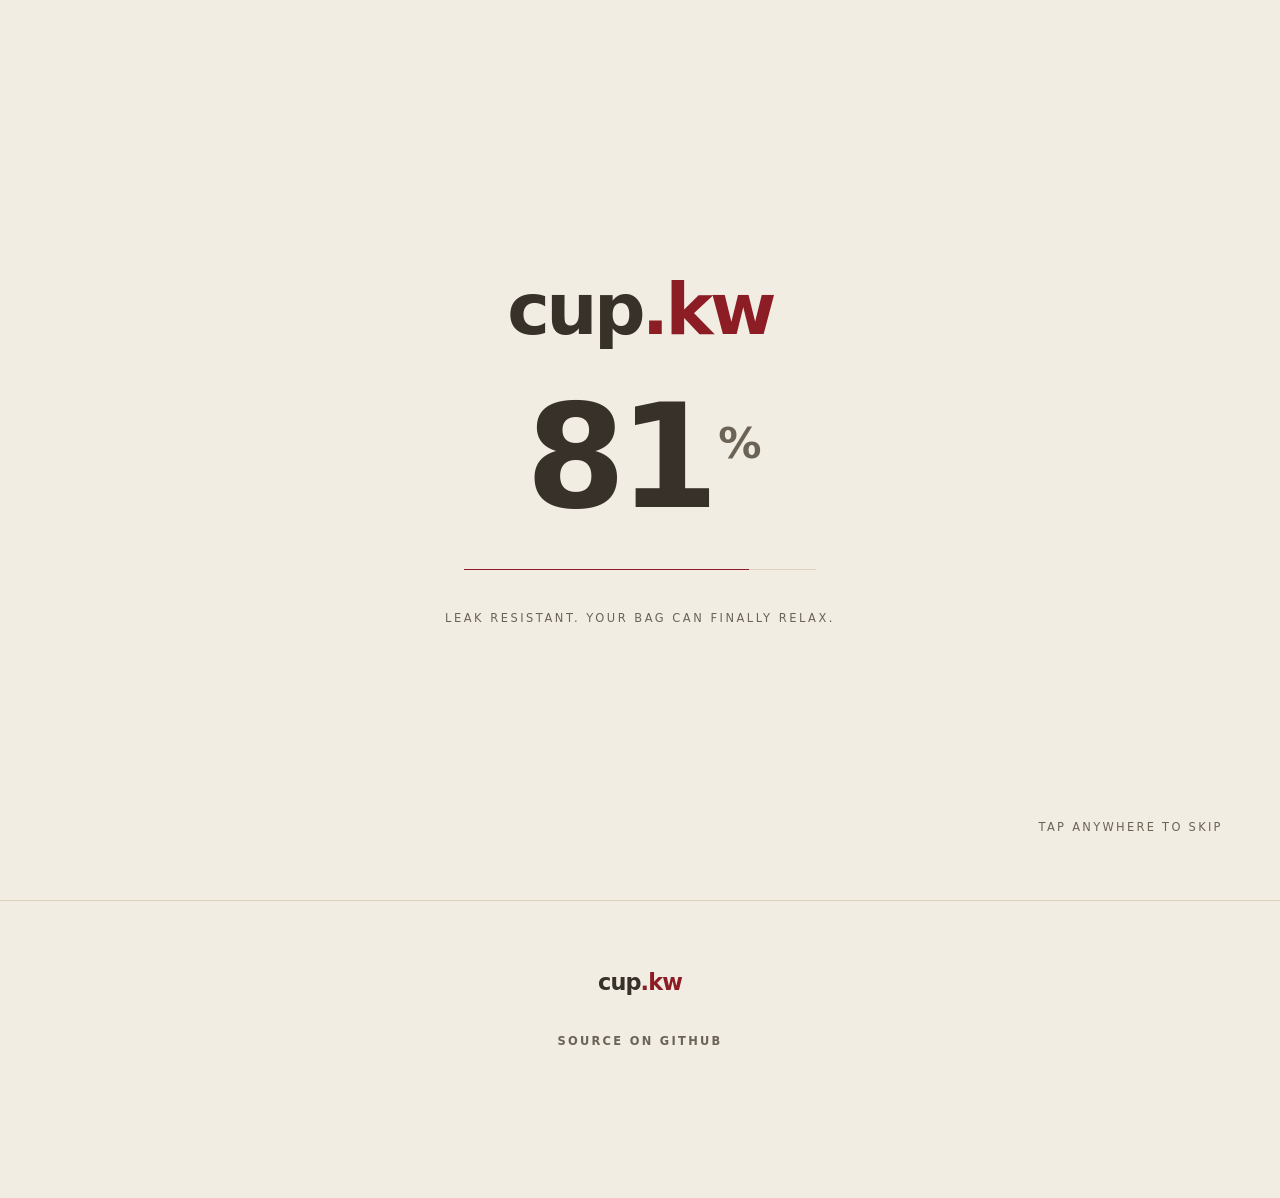
==== commit afb78cbb: "the orders sit beside your details, and the details do not open unless asked Two columns from 64rem:" ====
--- a/account.html
+++ b/account.html
@@ -41,33 +41,56 @@
 
         <p class="notice" id="msg" hidden></p>
 
-        <section class="acct">
-          <h2 class="acct__h" data-t="acct.details">Your details</h2>
-          <form id="acctform" novalidate>
-            <div class="field">
-              <label for="a-name" data-t="auth.fullname">Full name</label>
-              <input id="a-name" name="full_name" type="text" autocomplete="name">
+        <!-- Details beside the orders, not above them. The details are four
+             short lines that never change; the orders are the part with
+             something new in it, so they get the wider column. -->
+        <div class="acctlay">
+
+          <!-- Read-only until asked otherwise. A form that is always live
+               invites an accidental edit, and there is nothing on this screen
+               anybody needs to change most visits. -->
+          <section class="acct acct--me">
+            <div class="acct__top">
+              <h2 class="acct__h" data-t="acct.details">Your details</h2>
+              <button type="button" class="btn btn--ghost btn--sm" id="editbtn"
+                      data-t="acct.edit">Edit my profile</button>
             </div>
-            <div class="field">
-              <label for="a-email" data-t="auth.email">Email</label>
-              <input id="a-email" type="email" autocomplete="email" readonly>
-            </div>
-            <div class="field">
-              <label for="a-phone" data-t="auth.phone">Phone number</label>
-              <input id="a-phone" name="phone" type="tel" inputmode="tel" autocomplete="tel">
-            </div>
-            <div class="field">
-              <label for="a-area" data-t="auth.area">Area</label>
-              <input id="a-area" name="area" type="text" autocomplete="address-level2">
-            </div>
-            <button type="submit" class="btn" id="acctsave" data-t="acct.save">Save changes</button>
-          </form>
-        </section>
 
-        <section class="acct">
-          <h2 class="acct__h" data-t="acct.orders">Your orders</h2>
-          <div data-orders></div>
-        </section>
+            <form id="acctform" novalidate>
+              <div class="field">
+                <label for="a-name" data-t="auth.fullname">Full name</label>
+                <input id="a-name" name="full_name" type="text" autocomplete="name" readonly>
+              </div>
+              <div class="field">
+                <label for="a-email" data-t="auth.email">Email</label>
+                <!-- Never editable, in either state. Changing the address on an
+                     account is changing the way back into it, and doing that
+                     properly needs a confirmation sent to both addresses. -->
+                <input id="a-email" type="email" autocomplete="email" readonly>
+                <p class="hint" data-t="acct.emailfixed">Your email is how you get back in, so it is not editable here.</p>
+              </div>
+              <div class="field">
+                <label for="a-phone" data-t="auth.phone">Phone number</label>
+                <input id="a-phone" name="phone" type="tel" inputmode="tel" autocomplete="tel" readonly>
+              </div>
+              <div class="field">
+                <label for="a-area" data-t="auth.area">Area</label>
+                <input id="a-area" name="area" type="text" autocomplete="address-level2" readonly>
+              </div>
+
+              <div class="acct__btns" id="acctbtns" hidden>
+                <button type="submit" class="btn" id="acctsave" data-t="acct.save">Save changes</button>
+                <button type="button" class="btn btn--ghost" id="acctcancel" data-t="co.cancel">Cancel</button>
+              </div>
+            </form>
+          </section>
+
+          <section class="acct acct--orders">
+            <h2 class="acct__h" data-t="acct.orders">Your orders</h2>
+            <div data-orders></div>
+          </section>
+
+        </div>
       </div>
     </div>
 
--- a/assets/css/experience.css
+++ b/assets/css/experience.css
@@ -85,15 +85,15 @@
 
 .menu__list { list-style: none; margin: 0; padding: 0; display: grid; gap: .1rem; inline-size: min(100%, 82rem); margin-inline: auto; }
 .menu__list li { border-block-end: 1px solid var(--line); }
-/* Bigger than it was, and reading as one word each. These are the five places
-   on the site; at 2rem on a phone they were a list, and a list is something you
-   scan past. At this size each one is a target you aim at. */
+/* Big enough to be five targets, small enough that all five are on the screen
+   at once. The first pass at this was clamp(2.6rem, 9vw, 5.6rem), which put
+   Sign in below the fold on a laptop and turned a menu into a scroll. */
 .menu__link {
-  display: flex; align-items: baseline; gap: 1.5rem; inline-size: 100%;
-  padding-block: clamp(1rem, 2.8vw, 1.7rem);
+  display: flex; align-items: baseline; gap: 1.1rem; inline-size: 100%;
+  padding-block: clamp(.55rem, 1.4vw, .9rem);
   text-decoration: none; color: var(--fg); text-align: start;
   font-family: inherit; background: none; border: 0; cursor: pointer;
-  font-size: clamp(2.6rem, 9vw, 5.6rem); font-weight: 700; letter-spacing: -.035em; line-height: 1;
+  font-size: clamp(1.7rem, 4vw, 2.6rem); font-weight: 700; letter-spacing: -.02em; line-height: 1.1;
   transition: color calc(.25s * var(--motion)) ease, padding-inline-start calc(.25s * var(--motion)) ease;
 }
 .menu__link:focus-visible { outline: 2px solid var(--accent); outline-offset: 4px; }
@@ -284,6 +284,7 @@
   background-size: 6px 6px;
 }
 .c3d__word { font-size: 9px; letter-spacing: .16em; opacity: .9; }
+.no-word .c3d__word { display: none; }
 .c3d__eng {
   min-block-size: 18px; font-weight: 600; text-align: center; inline-size: 86px;
   white-space: nowrap; overflow: hidden;
@@ -510,10 +511,16 @@
 }
 .photoframe img {
   display: block; inline-size: 100%; block-size: auto;
-  /* Landscape box out of a 3:4 original: a centre crop, but a downscale — the
-     drawn size stays well under the file's own pixels at every width. */
-  aspect-ratio: 4 / 3; object-fit: cover; object-position: center;
-  max-block-size: 56svh;
+  /* The same ratio as the file, so there is no crop at all. This was a 4:3
+     box holding a 3:4 photograph, which is a centre crop of forty-four per
+     cent of the picture — and on a photograph of a cup, what it crops is the
+     cup: the lid off the top and the base off the bottom.
+
+     The height is governed by capping the width rather than by max-block-size.
+     A height cap fights aspect-ratio: the box stops being 3:4, and cover
+     starts cutting again to fill whatever shape is left. */
+  aspect-ratio: 3 / 4; object-fit: cover; object-position: center;
+  max-inline-size: 26rem; margin-inline: auto;
 }
 .photoframe__in { inline-size: 100%; max-inline-size: 34rem; padding: 0; }
 
@@ -1309,9 +1316,14 @@
 
 /* The spec list under a photograph is a footnote to it: the picture has
    already answered how big the thing is, and these only have to confirm it. */
-.facts--tight { gap: .1rem; }
-.facts--tight li { padding-block: .3rem; font-size: var(--micro); }
-.facts--tight .v { font-size: var(--small); }
+/* Under the photograph this is a footnote to it, not a table. The picture has
+   already answered how big the thing is; these only confirm it, so they are
+   set at the smallest size on the site and the rows sit almost on top of each
+   other. */
+.facts--tight { gap: 0; max-inline-size: 26rem; }
+.facts--tight li { padding-block: .12rem; font-size: .68rem; border: 0; }
+.facts--tight .k { font-size: .68rem; letter-spacing: .06em; }
+.facts--tight .v { font-size: .72rem; }
 .prodbtns { display: flex; gap: .6rem; flex-wrap: wrap; }
 
 /* The whole cup is the link, so the target is the card and not the four words
@@ -1366,20 +1378,6 @@
 
 /* ---- the two ways in ---- */
 
-.authtabs { display: flex; gap: .4rem; flex-wrap: wrap; }
-.authtab {
-  min-block-size: 40px; padding: .4rem .9rem;
-  border: 1px solid var(--line); border-radius: 999px;
-  background: none; color: var(--fg-dim); cursor: pointer;
-  font-family: inherit; font-size: var(--micro);
-  letter-spacing: .12em; text-transform: uppercase;
-  transition: color calc(.15s * var(--motion)) ease, border-color calc(.15s * var(--motion)) ease;
-}
-html[lang="ar"] .authtab { text-transform: none; letter-spacing: 0; }
-.authtab:hover { color: var(--fg); border-color: var(--fg-dim); }
-.authtab:focus-visible { outline: 2px solid var(--accent); outline-offset: 2px; }
-.authtab.is-on { background: var(--accent); border-color: var(--accent); color: var(--accent-fg); }
-
 .author {
   margin: 0; text-align: center; font-size: var(--micro);
   letter-spacing: .12em; text-transform: uppercase; color: var(--fg-dim);
@@ -1414,3 +1412,136 @@
 html[dir="rtl"] .palgroup__h[aria-expanded="false"] .palgroup__caret { transform: rotate(90deg); }
 .palgroup .palette { padding-block-end: .8rem; }
 .palgroup .palette[hidden] { display: none; }
+
+/* =========================================================================
+   THE QUESTS
+   Four photographs, one at a time, with the line beside them rather than on
+   top of them. Text over a photograph is a gamble on what is behind the
+   words; these photographs are busy, so the words get their own column.
+   ========================================================================= */
+
+.quest { display: grid; gap: 1.6rem; align-items: center; }
+@media (min-width: 54rem) {
+  .quest { grid-template-columns: minmax(14rem, 22rem) 1fr; gap: 3rem; }
+}
+.quest__say { align-content: center; }
+.quest__say .micro { color: var(--fg-dim); }
+
+.quest__stage {
+  position: relative;
+  /* Portrait at every width, because every one of these photographs is. The
+     first pass went 4:3 above 40rem and cropped the top and bottom off a tall
+     picture — which on a photograph of a cup means cropping the cup.
+
+     Three of the four are exactly 3:4 and fill this with nothing to spare.
+     The majlis shot is taller than that and sits inside it with a margin
+     either side, which is the honest trade: a band of background beside a
+     whole cup beats a tidy edge through the middle of one. */
+  aspect-ratio: 3 / 4;
+  inline-size: 100%;
+  max-inline-size: 30rem;
+  margin-inline: auto;
+  overflow: hidden;
+  border: 1px solid var(--line);
+  background: var(--bg-2);
+}
+
+.quest__slides { list-style: none; margin: 0; padding: 0; }
+.quest__slide {
+  position: absolute; inset: 0;
+  opacity: 0; visibility: hidden;
+  transition: opacity calc(.6s * var(--motion)) ease,
+              visibility calc(.6s * var(--motion)) ease;
+}
+.quest__slide.is-on { opacity: 1; visibility: visible; }
+/* contain, not cover: the whole cup, every time. */
+.quest__slide img { inline-size: 100%; block-size: 100%; object-fit: contain; display: block; }
+
+/* Under the photograph, not on it. On it, the bubble covered the bottom of
+   the cup and the gradient behind it had to be dark whatever the theme was. */
+.quest__msg {
+  margin: .7rem 0 0; min-block-size: 3.2em;
+  max-inline-size: 30rem; margin-inline: auto;
+}
+.quest__msg span {
+  display: inline-block;
+  padding: .5rem .85rem;
+  border-radius: 1.1rem 1.1rem 1.1rem .25rem;
+  background: var(--accent); color: var(--accent-fg);
+  font-size: var(--small); line-height: 1.35;
+  max-inline-size: 30ch;
+}
+/* A speech bubble has a tail, and the tail is on the side the text starts. */
+html[dir="rtl"] .quest__msg span { border-radius: 1.1rem 1.1rem .25rem 1.1rem; }
+
+.quest__arw {
+  position: absolute; inset-block-start: 50%; translate: 0 -50%;
+  inline-size: 40px; block-size: 40px; border-radius: 999px;
+  border: 1px solid rgba(242, 234, 216, .35);
+  background: rgba(8, 13, 24, .55); color: #F2EAD8;
+  font-size: 1.4rem; line-height: 1; cursor: pointer;
+  display: grid; place-items: center;
+  transition: background calc(.15s * var(--motion)) ease;
+}
+.quest__arw:hover { background: rgba(8, 13, 24, .8); }
+.quest__arw:focus-visible { outline: 2px solid var(--accent); outline-offset: 2px; }
+.quest__arw--prev { inset-inline-start: .6rem; }
+.quest__arw--next { inset-inline-end: .6rem; }
+/* The chevrons are glyphs, so they have to be mirrored by hand in Arabic. */
+html[dir="rtl"] .quest__arw span { display: inline-block; scale: -1 1; }
+
+.quest__dots { list-style: none; display: flex; gap: .4rem; justify-content: center; margin: .8rem 0 0; padding: 0; }
+.quest__dot {
+  inline-size: 30px; block-size: 30px; padding: 0;
+  border: 0; background: none; cursor: pointer;
+  display: grid; place-items: center;
+}
+/* The target is 30px; the mark inside it is 7px. A dot you can see and a dot
+   you can hit are not the same size. */
+.quest__dot::before {
+  content: ""; inline-size: 7px; block-size: 7px; border-radius: 999px;
+  background: var(--fg-dim); opacity: .45;
+  transition: opacity calc(.15s * var(--motion)) ease,
+              background calc(.15s * var(--motion)) ease;
+}
+.quest__dot.is-on::before { background: var(--accent); opacity: 1; }
+.quest__dot:hover::before { opacity: .8; }
+.quest__dot:focus-visible { outline: 2px solid var(--accent); outline-offset: 2px; border-radius: 999px; }
+
+/* The two toggles under the colour row on the engraving page. */
+.cuptoggles { display: flex; flex-wrap: wrap; gap: .4rem; margin-block-start: .5rem; }
+
+/* ---- the account: details beside the orders ---- */
+
+/* Stacked on a phone, side by side once there is room for two readable
+   columns. The details are four short lines that rarely change; the orders
+   are the part with something new in it, so they take the wider column. */
+.acctlay { display: grid; gap: 1.6rem; inline-size: 100%; }
+@media (min-width: 64rem) {
+  .acctlay { grid-template-columns: minmax(17rem, 22rem) 1fr; gap: 2.6rem; align-items: start; }
+  /* The details are short and the orders are long; letting the left column
+     stay put means it is still there when you have scrolled into last
+     month's orders. */
+  .acctlay .acct--me { position: sticky; inset-block-start: 1.5rem; }
+}
+.acctlay .acct { margin: 0; }
+
+.acct__top {
+  display: flex; align-items: baseline; justify-content: space-between;
+  gap: 1rem; flex-wrap: wrap; margin-block-end: 1rem;
+}
+.acct__top .acct__h { margin: 0; }
+.btn--sm { padding: .35rem .8rem; min-block-size: 34px; font-size: var(--micro); }
+.acct__btns { display: flex; gap: .5rem; flex-wrap: wrap; margin-block-start: .4rem; }
+
+/* Locked, a field is a line of text under a label rather than a box asking
+   to be filled in. The only thing that changes when it unlocks is the rule
+   under it coming back, so nothing moves between the two states and the
+   column does not reflow while you are reading it. */
+.acct--me input[readonly] {
+  border-block-end-color: transparent;
+  cursor: default;
+}
+/* The email is flat in both states, because it is never editable — and dim,
+   so it does not read as something the edit button will open up. */
+.acct--me #a-email { color: var(--fg-dim); }
